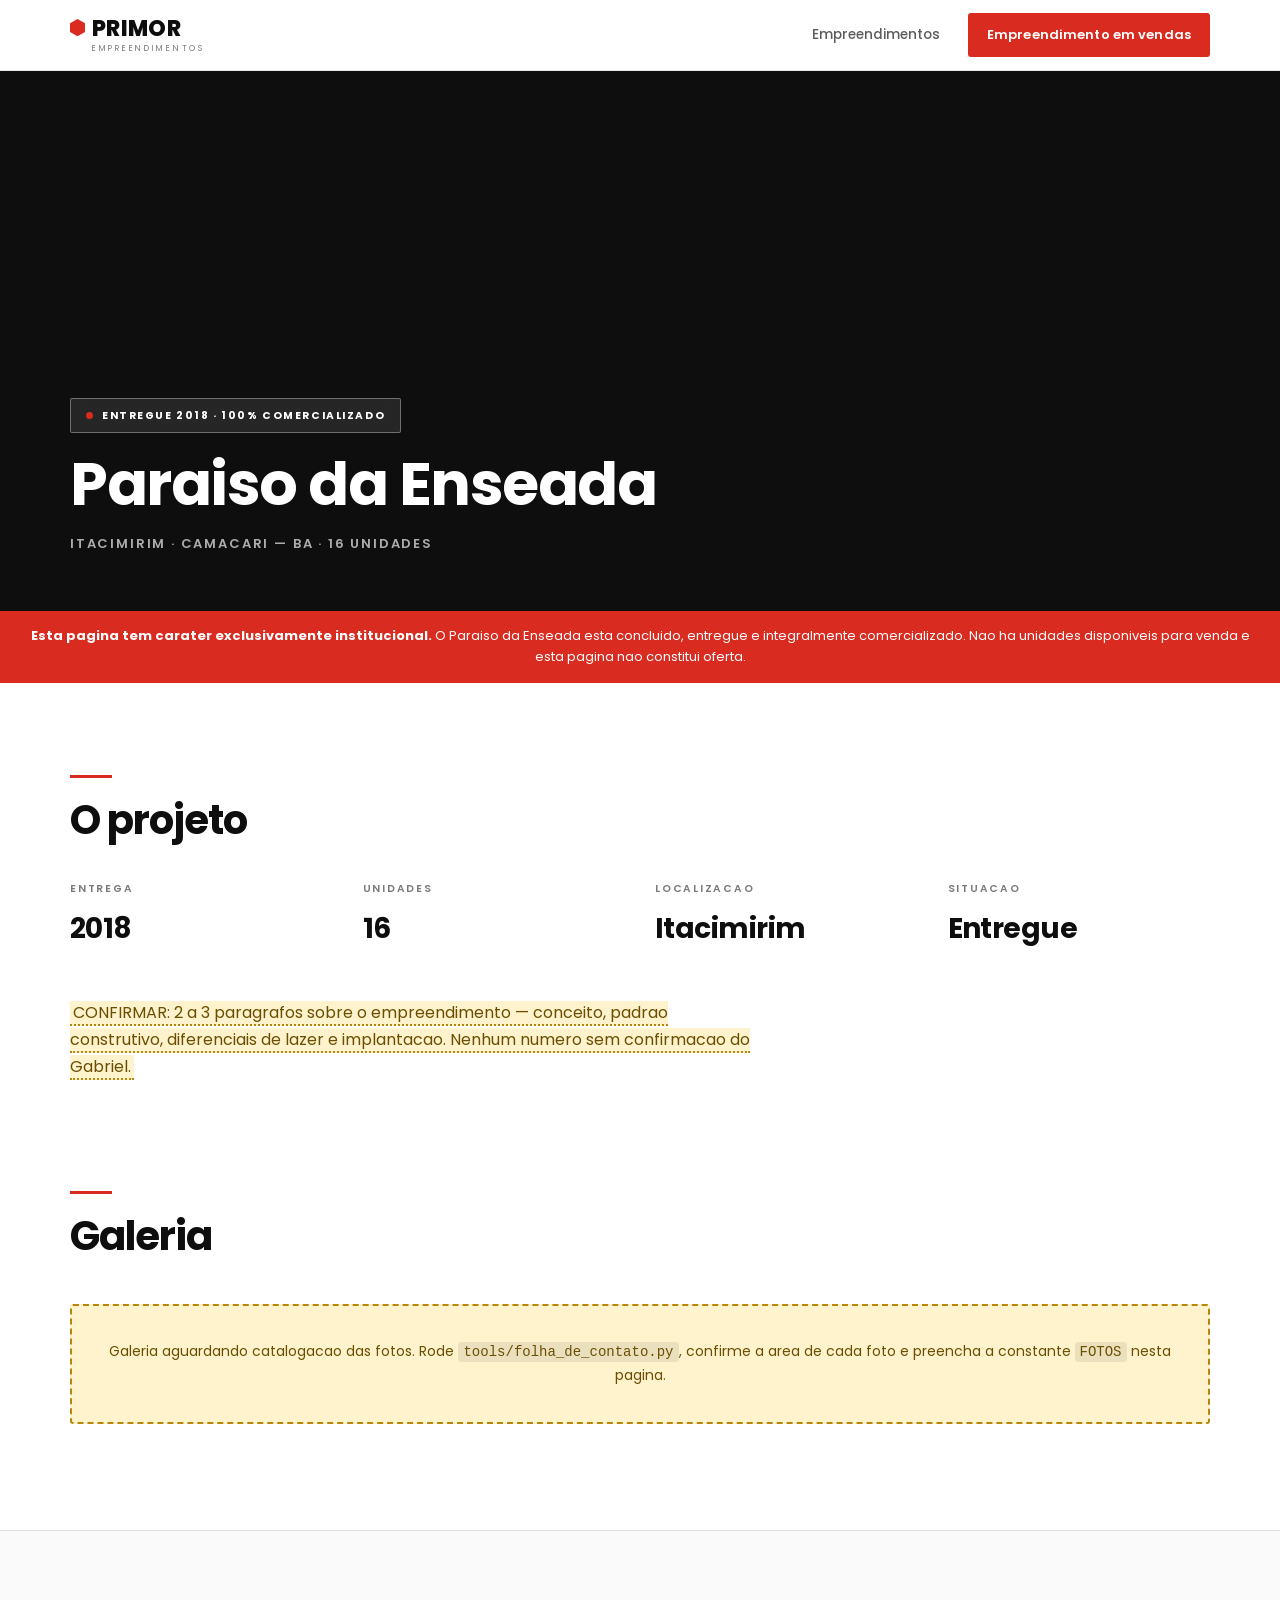
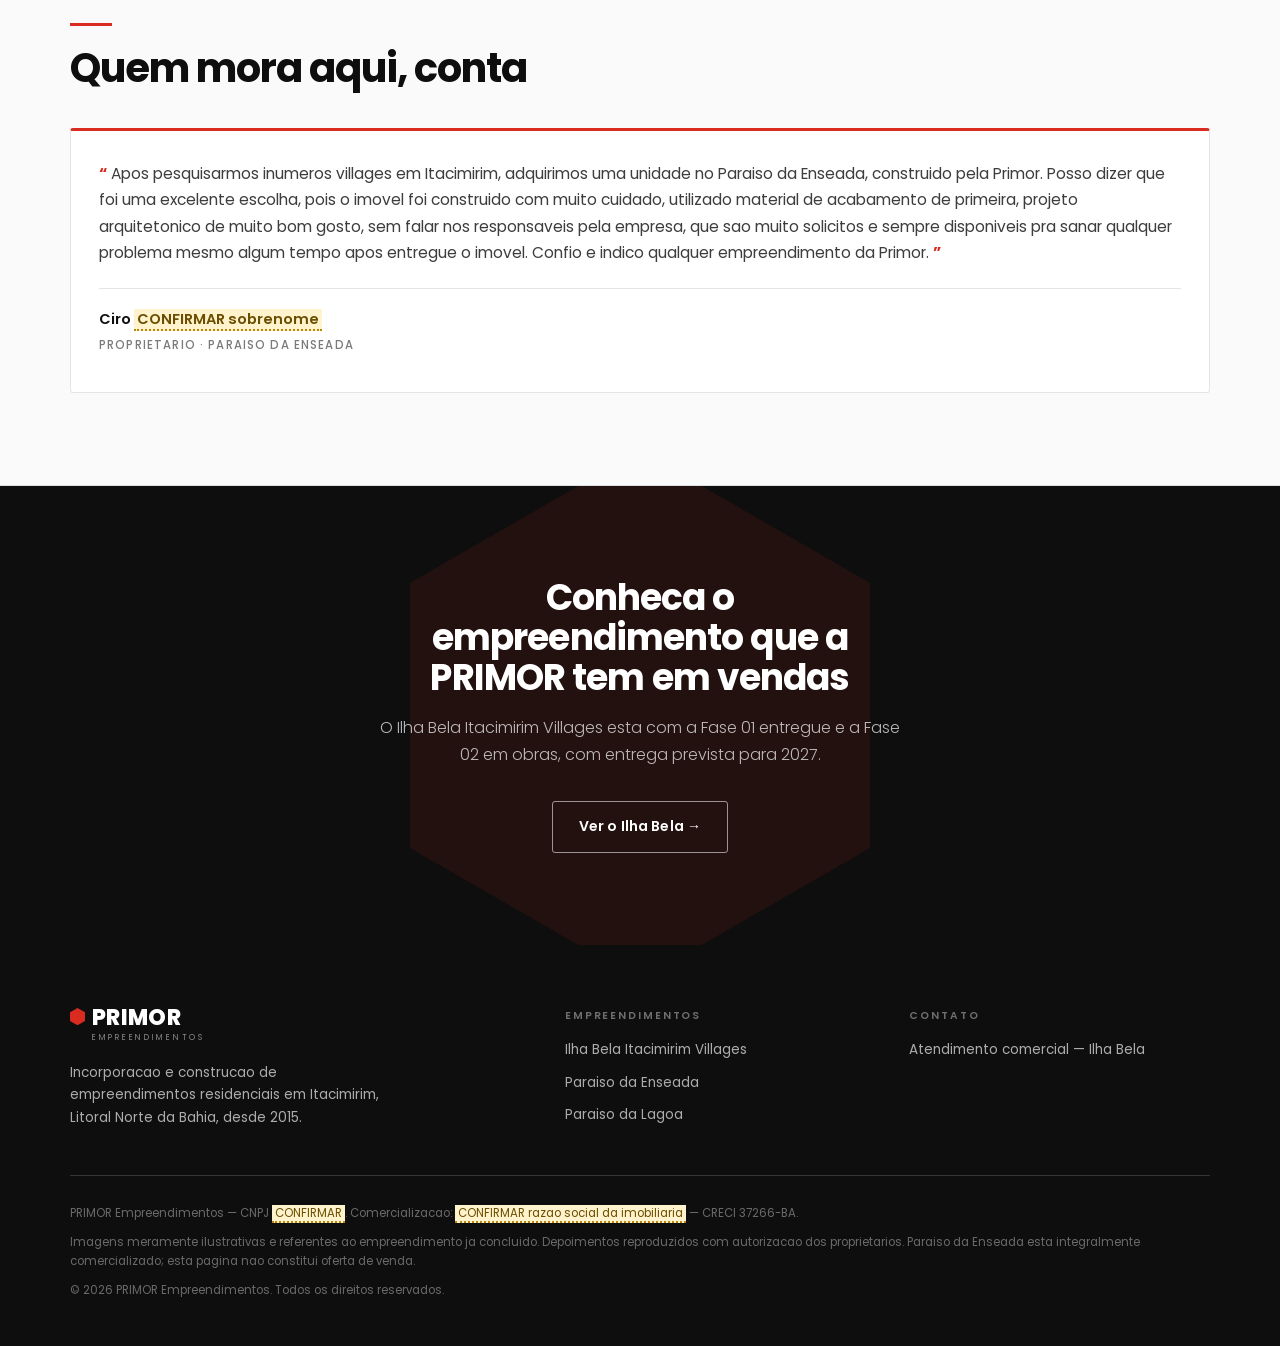
==== paraiso-da-enseada/index.html @ 66ea32f6 "Aplica a identidade visual da PRIMOR, os dados e os depoimentos Identidade refeita a partir da logo " ====
<!doctype html>
<html lang="pt-BR">
<head>
<meta charset="utf-8">
<meta name="viewport" content="width=device-width, initial-scale=1">
<title>Paraiso da Enseada — Empreendimento entregue | PRIMOR Empreendimentos</title>
<meta name="description" content="Paraiso da Enseada: condominio residencial da PRIMOR em Itacimirim, Bahia. 16 unidades, entregue em 2018 e integralmente comercializado. Pagina institucional — nao ha unidades a venda.">
<meta name="robots" content="index, follow">
<link rel="canonical" href="https://primor-construcoes.vercel.app/paraiso-da-enseada/">

<meta property="og:type" content="article">
<meta property="og:locale" content="pt_BR">
<meta property="og:site_name" content="PRIMOR Empreendimentos">
<meta property="og:title" content="Paraiso da Enseada — empreendimento entregue pela PRIMOR">
<meta property="og:description" content="16 unidades em Itacimirim, entregues em 2018. Empreendimento integralmente comercializado. Pagina institucional, sem oferta de venda.">
<meta property="og:url" content="https://primor-construcoes.vercel.app/paraiso-da-enseada/">
<!-- CONFIRMAR: apontar para uma foto real do empreendimento (1200x630), nao a logo. -->
<meta property="og:image" content="https://primor-construcoes.vercel.app/paraiso-da-enseada/fotos/og.jpg">
<meta name="twitter:card" content="summary_large_image">
<meta name="theme-color" content="#0e0e0e">

<link rel="preconnect" href="https://fonts.googleapis.com">
<link rel="preconnect" href="https://fonts.gstatic.com" crossorigin>
<link href="https://fonts.googleapis.com/css2?family=Poppins:wght@300;400;500;600;700;800&display=swap" rel="stylesheet">
<link rel="stylesheet" href="/assets/css/primor.css">
<link rel="stylesheet" href="/assets/css/vitrine.css">
<!-- CONFIRMAR: apos catalogar as fotos, adicionar o preload da foto de capa:
     <link rel="preload" as="image" fetchpriority="high" href="/paraiso-da-enseada/fotos/001.webp"> -->

<style>
  /* CONFIRMAR: trocar pela foto de capa escolhida na catalogacao.
     .hero-vitrine { background-image: url("/paraiso-da-enseada/fotos/001.webp"); } */
</style>
</head>
<body>

<header class="topo">
  <div class="wrap">
    <a class="marca" href="/">
      <svg class="hex" viewBox="0 0 22 25.4" aria-hidden="true"><path d="M11 0l11 6.35v12.7L11 25.4 0 19.05V6.35z"/></svg>
      <span class="marca-texto"><b>PRIMOR</b><span>Empreendimentos</span></span>
    </a>
    <nav>
      <a href="/#empreendimentos" class="oculta-mobile">Empreendimentos</a>
      <a class="btn btn-primario btn-compacto" href="/ilhabela/">Empreendimento em vendas</a>
    </nav>
  </div>
</header>

<main>

  <section class="hero-vitrine">
    <div class="wrap">
      <span class="selo-entregue">Entregue 2018 &middot; 100% comercializado</span>
      <h1>Paraiso da Enseada</h1>
      <p class="local">Itacimirim &middot; Camacari &mdash; BA &middot; 16 unidades</p>
    </div>
  </section>

  <!-- Faixa juridica: deixa explicito que a pagina nao e oferta. -->
  <p class="faixa-aviso">
    <b>Esta pagina tem carater exclusivamente institucional.</b>
    O Paraiso da Enseada esta concluido, entregue e integralmente comercializado.
    Nao ha unidades disponiveis para venda e esta pagina nao constitui oferta.
  </p>

  <section class="secao">
    <div class="wrap">
      <hr class="filete">
      <h2 class="titulo-secao" style="margin-bottom:38px;">O projeto</h2>

      <dl class="ficha" style="margin-bottom:48px;">
        <div><dt>Entrega</dt><dd>2018</dd></div>
        <div><dt>Unidades</dt><dd>16</dd></div>
        <div><dt>Localizacao</dt><dd>Itacimirim</dd></div>
        <div><dt>Situacao</dt><dd>Entregue</dd></div>
      </dl>

      <div class="texto-institucional">
        <p><span class="pendente">CONFIRMAR: 2 a 3 paragrafos sobre o empreendimento —
        conceito, padrao construtivo, diferenciais de lazer e implantacao.
        Nenhum numero sem confirmacao do Gabriel.</span></p>
      </div>
    </div>
  </section>

  <section class="secao" style="padding-top:0;">
    <div class="wrap">
      <hr class="filete">
      <h2 class="titulo-secao" style="margin-bottom:32px;">Galeria</h2>
      <div class="galeria" data-galeria></div>
    </div>
  </section>

  <section class="secao secao-cinza">
    <div class="wrap">
      <hr class="filete">
      <h2 class="titulo-secao" style="margin-bottom:38px;">Quem mora aqui, conta</h2>
      <div class="depoimentos">
        <figure class="depoimento">
          <blockquote>
            Apos pesquisarmos inumeros villages em Itacimirim, adquirimos uma unidade no
            Paraiso da Enseada, construido pela Primor. Posso dizer que foi uma excelente
            escolha, pois o imovel foi construido com muito cuidado, utilizado material de
            acabamento de primeira, projeto arquitetonico de muito bom gosto, sem falar nos
            responsaveis pela empresa, que sao muito solicitos e sempre disponiveis pra sanar
            qualquer problema mesmo algum tempo apos entregue o imovel. Confio e indico
            qualquer empreendimento da Primor.
          </blockquote>
          <footer>
            <cite>Ciro <span class="pendente">CONFIRMAR sobrenome</span></cite>
            <p class="origem">Proprietario &middot; Paraiso da Enseada</p>
          </footer>
        </figure>
      </div>
    </div>
  </section>

  <section class="secao cta-ilhabela">
    <div class="wrap">
      <h2>Conheca o empreendimento que a PRIMOR tem em vendas</h2>
      <p>
        O Ilha Bela Itacimirim Villages esta com a Fase 01 entregue e a Fase 02
        em obras, com entrega prevista para 2027.
      </p>
      <a class="btn btn-inverso" href="/ilhabela/">Ver o Ilha Bela &rarr;</a>
    </div>
  </section>

</main>

<footer class="rodape">
  <div class="wrap">
    <div class="rodape-grid">
      <div>
        <a class="marca marca-inversa" href="/">
          <svg class="hex" viewBox="0 0 22 25.4" aria-hidden="true"><path d="M11 0l11 6.35v12.7L11 25.4 0 19.05V6.35z"/></svg>
          <span class="marca-texto"><b>PRIMOR</b><span>Empreendimentos</span></span>
        </a>
        <p style="margin:20px 0 0; max-width:36ch;">
          Incorporacao e construcao de empreendimentos residenciais em Itacimirim,
          Litoral Norte da Bahia, desde 2015.
        </p>
      </div>
      <div>
        <h4>Empreendimentos</h4>
        <ul>
          <li><a href="/ilhabela/">Ilha Bela Itacimirim Villages</a></li>
          <li><a href="/paraiso-da-enseada/">Paraiso da Enseada</a></li>
          <li><a href="/paraiso-da-lagoa/">Paraiso da Lagoa</a></li>
        </ul>
      </div>
      <div>
        <h4>Contato</h4>
        <!-- Sem WhatsApp aqui de proposito: o unico numero e o de vendas do
             Ilha Bela e nao pode receber lead achando que compra este projeto. -->
        <ul>
          <li><a href="/ilhabela/">Atendimento comercial &mdash; Ilha Bela</a></li>
        </ul>
      </div>
    </div>

    <div class="rodape-legal">
      <p>
        PRIMOR Empreendimentos &mdash; CNPJ <span class="pendente">CONFIRMAR</span>.
        Comercializacao: <span class="pendente">CONFIRMAR razao social da imobiliaria</span> &mdash; CRECI 37266-BA.
      </p>
      <p>
        Imagens meramente ilustrativas e referentes ao empreendimento ja concluido.
        Depoimentos reproduzidos com autorizacao dos proprietarios.
        Paraiso da Enseada esta integralmente comercializado; esta pagina nao constitui oferta de venda.
      </p>
      <p>&copy; <span id="ano">2026</span> PRIMOR Empreendimentos. Todos os direitos reservados.</p>
    </div>
  </div>
</footer>

<script>
  document.getElementById("ano").textContent = new Date().getFullYear();

  /* Preencher APOS a catalogacao manual (tools/folha_de_contato.py -> catalogo.csv).
     Formato:
       { thumb: "/paraiso-da-enseada/fotos/001-thumb.webp",
         full:  "/paraiso-da-enseada/fotos/001.webp",
         alt:   "Piscina do Paraiso da Enseada",
         legenda: "Piscina" }                                                  */
  window.FOTOS = [];
</script>
<script src="/assets/js/galeria.js" defer></script>

<script type="application/ld+json">
{
  "@context": "https://schema.org",
  "@type": "ApartmentComplex",
  "name": "Paraiso da Enseada",
  "url": "https://primor-construcoes.vercel.app/paraiso-da-enseada/",
  "numberOfAccommodationUnits": 16,
  "address": { "@type": "PostalAddress", "addressLocality": "Itacimirim", "addressRegion": "BA", "addressCountry": "BR" },
  "description": "Condominio residencial da PRIMOR Empreendimentos em Itacimirim, entregue em 2018 e integralmente comercializado. Nao ha unidades disponiveis para venda.",
  "developer": { "@type": "Organization", "name": "PRIMOR Empreendimentos", "url": "https://primor-construcoes.vercel.app/" }
}
</script>

</body>
</html>
---- assets/css/primor.css ----
/* ==========================================================================
   PRIMOR Empreendimentos — identidade visual da marca
   Usado por: / (home), /paraiso-da-enseada/, /paraiso-da-lagoa/
   NAO usado por /ilhabela/ (mantem a paleta propria do empreendimento).

   Proporcao da marca: a logo e ~90% preto e ~10% vermelho (so o hexagono).
   O site segue a mesma proporcao. Vermelho e acento — CTA, filete, tag de
   "em vendas", hover. Nunca superficie grande.
   ========================================================================== */

:root {
  color-scheme: light;

  /* Marca */
  --preto:        #0e0e0e;
  --preto-puro:   #000000;
  --vermelho:     #d92b20;  /* CONFIRMAR contra o arquivo original da logo */
  --vermelho-vivo:#e8443a;  /* hover */
  --vermelho-fundo:#a31c16; /* faceta escura do hexagono */

  /* Neutros */
  --branco:     #ffffff;
  --cinza-50:   #fafafa;
  --cinza-100:  #f2f2f2;
  --cinza-200:  #e4e4e4;
  --cinza-500:  #7a7a7a;
  --cinza-600:  #5c5c5c;
  --cinza-700:  #3d3d3d;
  --linha:      rgba(14, 14, 14, .11);
  --linha-clara:rgba(255, 255, 255, .16);

  --fonte: "Poppins", -apple-system, BlinkMacSystemFont, "Segoe UI", Roboto, sans-serif;

  --gutter: 20px;
  --maxw: 1180px;
  --radius: 3px;
}

*, *::before, *::after { box-sizing: border-box; }
html { -webkit-text-size-adjust: 100%; scroll-behavior: smooth; }

body {
  margin: 0;
  background: var(--branco);
  color: var(--preto);
  font-family: var(--fonte);
  font-size: 16.5px;
  line-height: 1.68;
  font-weight: 400;
  -webkit-font-smoothing: antialiased;
  overflow-x: hidden;
}

img { max-width: 100%; height: auto; display: block; }
a { color: inherit; }

h1, h2, h3 {
  font-family: var(--fonte);
  font-weight: 700;
  letter-spacing: -.025em;
  line-height: 1.1;
  margin: 0;
  text-wrap: balance;
}

.wrap { width: 100%; max-width: var(--maxw); margin: 0 auto; padding: 0 var(--gutter); }

.eyebrow {
  font-size: 11.5px;
  letter-spacing: .2em;
  text-transform: uppercase;
  font-weight: 600;
  color: var(--vermelho);
  margin: 0 0 18px;
}
.eyebrow-claro { color: var(--vermelho-vivo); }

/* --- Marcador de dado nao confirmado -------------------------------------
   Visivel de proposito. Nada com esta classe pode ir ao ar.                 */
.pendente {
  background: #fff3cd;
  border-bottom: 2px dotted #b8860b;
  color: #6b4e00;
  padding: 0 3px;
}

/* --- Wordmark -------------------------------------------------------------
   Reproducao tipografica em Poppins, proxima da logo. Quando o arquivo
   oficial estiver em /assets/img/logo-primor.svg, trocar o bloco .marca do
   HTML por: <img src="/assets/img/logo-primor.svg" alt="PRIMOR Empreendimentos">
   ------------------------------------------------------------------------- */
.marca { display: inline-flex; align-items: flex-start; gap: 7px; text-decoration: none; line-height: 1; }
.marca-texto { display: flex; flex-direction: column; }
.marca-texto b {
  font-size: 22px; font-weight: 800; letter-spacing: .015em; color: var(--preto);
}
.marca-texto span {
  font-size: 8px; letter-spacing: .34em; text-transform: uppercase;
  color: var(--cinza-500); margin-top: 5px; font-weight: 400;
}
.marca .hex { width: 15px; height: 17.3px; margin-top: 1px; flex: none; }
.marca .hex path { fill: var(--vermelho); }

.marca-inversa .marca-texto b { color: #fff; }
.marca-inversa .marca-texto span { color: rgba(255,255,255,.5); }

/* --- Header ---------------------------------------------------------------- */
.topo {
  position: sticky; top: 0; z-index: 50;
  background: rgba(255,255,255,.93);
  backdrop-filter: blur(12px); -webkit-backdrop-filter: blur(12px);
  border-bottom: 1px solid var(--linha);
}
.topo .wrap { display: flex; align-items: center; justify-content: space-between; height: 70px; gap: 16px; }
.topo nav { display: flex; align-items: center; gap: 28px; }

/* :not(.btn) e obrigatorio: sem isso este seletor (0,2,1) vence .btn-primario
   (0,1,0) e o texto do botao sai cinza em cima do vermelho. */
.topo nav a:not(.btn) {
  font-size: 13.5px; text-decoration: none; color: var(--cinza-600); font-weight: 500;
}
.topo nav a:not(.btn):hover { color: var(--vermelho); }
@media (max-width: 660px) { .topo nav a.oculta-mobile { display: none; } }

/* --- Botoes ---------------------------------------------------------------- */
.btn {
  display: inline-flex; align-items: center; gap: 9px;
  padding: 13px 26px;
  font-family: var(--fonte); font-size: 14px; font-weight: 600; letter-spacing: .01em;
  text-decoration: none; border-radius: var(--radius);
  border: 1.5px solid transparent; cursor: pointer;
  transition: background .18s ease, color .18s ease, border-color .18s ease;
}
.btn-primario { background: var(--vermelho); color: #fff; }
.btn-primario:hover { background: var(--vermelho-vivo); }
.btn-preto { background: var(--preto); color: #fff; }
.btn-preto:hover { background: var(--vermelho); }
.btn-secundario { border-color: var(--preto); color: var(--preto); }
.btn-secundario:hover { background: var(--preto); color: #fff; }
.btn-inverso { border-color: rgba(255,255,255,.55); color: #fff; }
.btn-inverso:hover { background: #fff; color: var(--preto); }
.btn-compacto { padding: 10px 18px; font-size: 13px; }

/* --- Tags de status -------------------------------------------------------- */
.tag {
  display: inline-block;
  font-size: 10px; font-weight: 700; letter-spacing: .15em; text-transform: uppercase;
  padding: 6px 12px; border-radius: 2px;
}
.tag-vendas   { background: var(--vermelho); color: #fff; }
.tag-entregue { background: rgba(255,255,255,.15); color: #fff; border: 1px solid rgba(255,255,255,.4); }
.tag-entregue-claro { background: var(--cinza-100); color: var(--cinza-600); border: 1px solid var(--linha); }

/* --- Depoimentos (prova social) -------------------------------------------- */
/* align-items:start e necessario: sem isso todo card estica ate a altura do
   maior e o depoimento curto fica com um vao enorme acima do rodape. */
.depoimentos {
  display: grid; grid-template-columns: repeat(auto-fit, minmax(300px, 1fr));
  gap: 24px; align-items: start;
}
.depoimento {
  /* <figure> carrega margin: 1em 40px do user-agent — sem este reset o card
     encolhe 80px e desalinha da coluna do grid. */
  margin: 0;
  background: var(--branco); border: 1px solid var(--linha);
  border-top: 3px solid var(--vermelho);
  padding: 30px 28px 26px; border-radius: var(--radius);
  display: flex; flex-direction: column;
}
.depoimento blockquote {
  margin: 0 0 22px; font-size: 15.5px; line-height: 1.7; color: var(--cinza-700);
  quotes: "\201C" "\201D";
}
.depoimento blockquote::before { content: open-quote; color: var(--vermelho); font-weight: 700; }
.depoimento blockquote::after  { content: close-quote; color: var(--vermelho); font-weight: 700; }
.depoimento footer { margin-top: auto; padding-top: 18px; border-top: 1px solid var(--linha); }
.depoimento cite { font-style: normal; font-weight: 600; font-size: 14.5px; display: block; }
.depoimento .origem {
  font-size: 11.5px; letter-spacing: .1em; text-transform: uppercase;
  color: var(--cinza-500); margin-top: 4px; font-weight: 500;
}

/* --- Rodape institucional -------------------------------------------------- */
.rodape { background: var(--preto); color: rgba(255,255,255,.66); padding: 62px 0 38px; font-size: 13.5px; }
.rodape a { color: rgba(255,255,255,.66); }
.rodape-grid {
  display: grid; grid-template-columns: 1.5fr 1fr 1fr; gap: 44px;
  padding-bottom: 38px; border-bottom: 1px solid var(--linha-clara);
}
@media (max-width: 780px) { .rodape-grid { grid-template-columns: 1fr; gap: 30px; } }
.rodape h4 {
  font-size: 10.5px; letter-spacing: .18em; text-transform: uppercase;
  color: rgba(255,255,255,.4); margin: 0 0 15px; font-weight: 600;
}
.rodape ul { list-style: none; margin: 0; padding: 0; }
.rodape li { margin-bottom: 10px; }
.rodape li a { text-decoration: none; }
.rodape li a:hover { color: var(--vermelho-vivo); }
.rodape-legal { padding-top: 28px; font-size: 11.5px; line-height: 1.7; color: rgba(255,255,255,.38); }
.rodape-legal p { margin: 0 0 9px; }

/* --- Utilidades ------------------------------------------------------------ */
.secao { padding: 92px 0; }
@media (max-width: 780px) { .secao { padding: 60px 0; } }
.secao-cinza { background: var(--cinza-50); border-top: 1px solid var(--linha); border-bottom: 1px solid var(--linha); }
.filete { width: 42px; height: 3px; background: var(--vermelho); border: 0; margin: 0 0 20px; }
.titulo-secao { font-size: clamp(27px, 3.7vw, 40px); }
---- assets/css/vitrine.css ----
/* Paginas de vitrine institucional — Paraiso da Enseada e Paraiso da Lagoa.
   REGRA: estas paginas nao vendem. Sem preco, sem plano de pagamento, sem
   formulario, sem WhatsApp. O unico CTA aponta para o Ilha Bela. */

.hero-vitrine {
  position: relative;
  min-height: 60vh;
  display: flex; align-items: flex-end;
  padding: 92px 0 56px;
  background: var(--preto);
  background-size: cover; background-position: center;
  color: #fff;
}
.hero-vitrine::after {
  content: ""; position: absolute; inset: 0;
  background: linear-gradient(180deg, rgba(14,14,14,.25) 0%, rgba(14,14,14,.82) 100%);
}
.hero-vitrine .wrap { position: relative; z-index: 1; }
.hero-vitrine h1 { font-size: clamp(34px, 5.6vw, 60px); color: #fff; margin-top: 18px; }
.hero-vitrine p.local {
  margin: 16px 0 0; font-size: 13px; letter-spacing: .14em;
  text-transform: uppercase; font-weight: 600; color: rgba(255,255,255,.66);
}

/* Selo obrigatorio: a ausencia de preco nao comunica nada; o selo comunica. */
.selo-entregue {
  display: inline-flex; align-items: center; gap: 9px;
  background: rgba(255,255,255,.1);
  border: 1px solid rgba(255,255,255,.34);
  backdrop-filter: blur(6px); -webkit-backdrop-filter: blur(6px);
  color: #fff; padding: 8px 15px; border-radius: 2px;
  font-size: 10.5px; font-weight: 700; letter-spacing: .15em; text-transform: uppercase;
}
.selo-entregue::before { content: ""; width: 7px; height: 7px; border-radius: 50%; background: var(--vermelho); }

.faixa-aviso {
  background: var(--vermelho); color: #fff; margin: 0;
  font-size: 13px; text-align: center; padding: 15px 20px; line-height: 1.6;
}
.faixa-aviso b { font-weight: 700; }

/* --- Ficha institucional --- */
.ficha { display: grid; grid-template-columns: repeat(auto-fit, minmax(170px, 1fr)); gap: 30px; }
.ficha dt {
  font-size: 10.5px; letter-spacing: .17em; text-transform: uppercase;
  color: var(--cinza-500); font-weight: 600; margin-bottom: 8px;
}
.ficha dd { margin: 0; font-size: 28px; font-weight: 700; letter-spacing: -.02em; color: var(--preto); }

.texto-institucional { max-width: 62ch; }
.texto-institucional p { color: var(--cinza-600); font-size: 16px; margin: 0 0 18px; }

/* --- Galeria --- */
.galeria { display: grid; grid-template-columns: repeat(auto-fill, minmax(270px, 1fr)); gap: 14px; }
.galeria-item {
  position: relative; padding: 0; border: 0; cursor: pointer;
  background: var(--cinza-100); border-radius: var(--radius); overflow: hidden;
  aspect-ratio: 4 / 3;
}
.galeria-item img { width: 100%; height: 100%; object-fit: cover; transition: transform .35s ease; }
.galeria-item:hover img { transform: scale(1.045); }
.galeria-item:focus-visible { outline: 3px solid var(--vermelho); outline-offset: 3px; }
.galeria-legenda {
  position: absolute; left: 0; right: 0; bottom: 0;
  padding: 26px 14px 11px; text-align: left;
  font-size: 12px; font-weight: 600; color: #fff;
  background: linear-gradient(180deg, transparent, rgba(0,0,0,.7));
}
.galeria-vazia {
  grid-column: 1 / -1; padding: 34px; text-align: center;
  background: #fff3cd; border: 2px dashed #b8860b; border-radius: var(--radius);
  color: #6b4e00; font-size: 14px;
}
.galeria-vazia code { background: rgba(0,0,0,.08); padding: 2px 5px; border-radius: 3px; }

/* --- Lightbox --- */
.lightbox {
  position: fixed; inset: 0; z-index: 200;
  display: flex; align-items: center; justify-content: center; gap: 10px;
  background: rgba(8,8,8,.95); padding: 20px;
}
.lightbox[hidden] { display: none; }
.lb-palco { margin: 0; max-width: 92vw; max-height: 88vh; display: flex; flex-direction: column; gap: 12px; }
.lb-palco img { max-width: 100%; max-height: 80vh; object-fit: contain; border-radius: var(--radius); }
.lb-palco figcaption { color: rgba(255,255,255,.7); font-size: 13px; text-align: center; }
.lightbox button { background: none; border: 0; color: #fff; cursor: pointer; font-family: var(--fonte); }
.lb-fechar { position: absolute; top: 16px; right: 20px; font-size: 38px; line-height: 1; opacity: .8; }
.lb-nav { font-size: 46px; line-height: 1; padding: 10px 16px; opacity: .7; }
.lb-nav:hover, .lb-fechar:hover { opacity: 1; }
@media (max-width: 620px) {
  .lb-nav { position: absolute; bottom: 18px; }
  .lb-anterior { left: 20px; } .lb-proxima { right: 20px; }
}

/* --- CTA final: volta para o Ilha Bela, nunca para contato comercial --- */
.cta-ilhabela { background: var(--preto); color: #fff; text-align: center; position: relative; overflow: hidden; }
.cta-ilhabela::before {
  content: ""; position: absolute; top: 50%; left: 50%; transform: translate(-50%, -50%);
  width: 460px; height: 530px; background: var(--vermelho); opacity: .1;
  clip-path: polygon(50% 0%, 100% 25%, 100% 75%, 50% 100%, 0% 75%, 0% 25%);
}
.cta-ilhabela .wrap { position: relative; z-index: 1; }
.cta-ilhabela h2 { color: #fff; font-size: clamp(25px, 3.4vw, 36px); max-width: 20ch; margin: 0 auto; }
.cta-ilhabela p { color: rgba(255,255,255,.7); max-width: 52ch; margin: 18px auto 32px; font-size: 16px; font-weight: 300; }
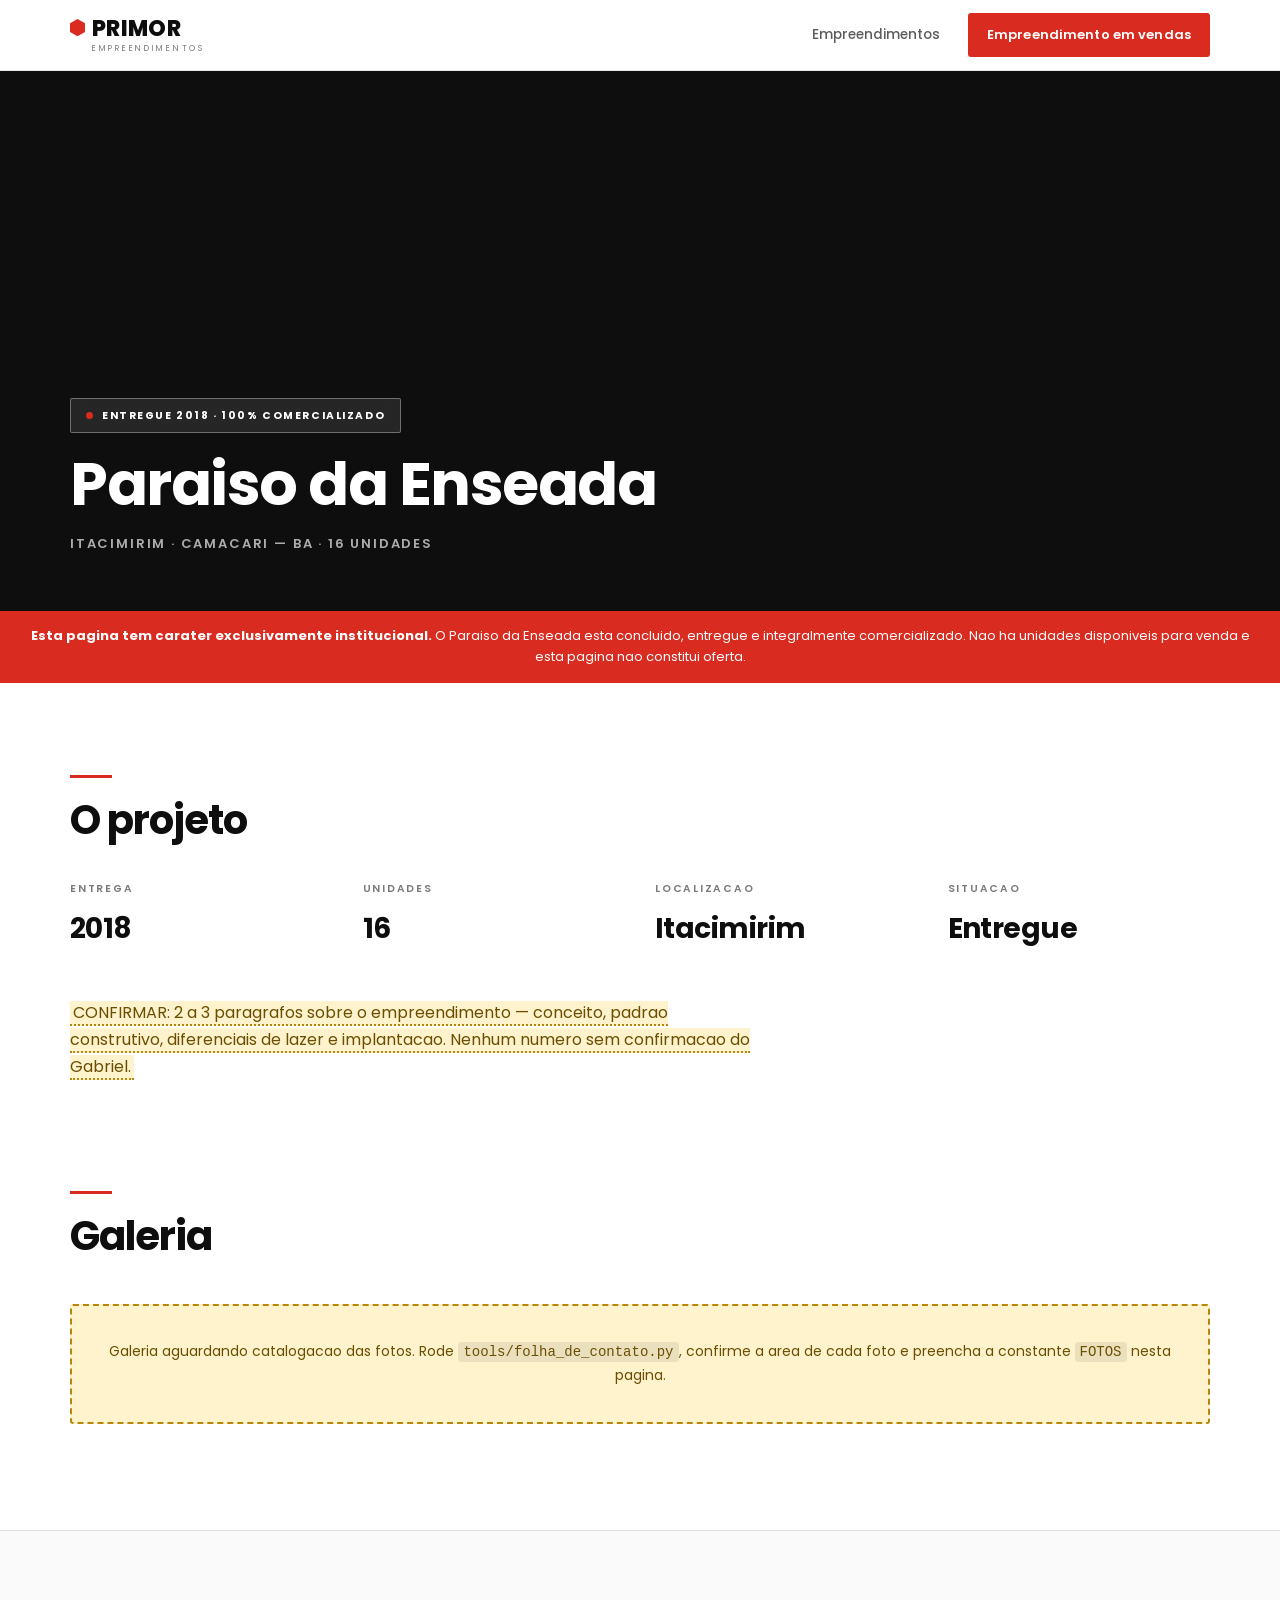
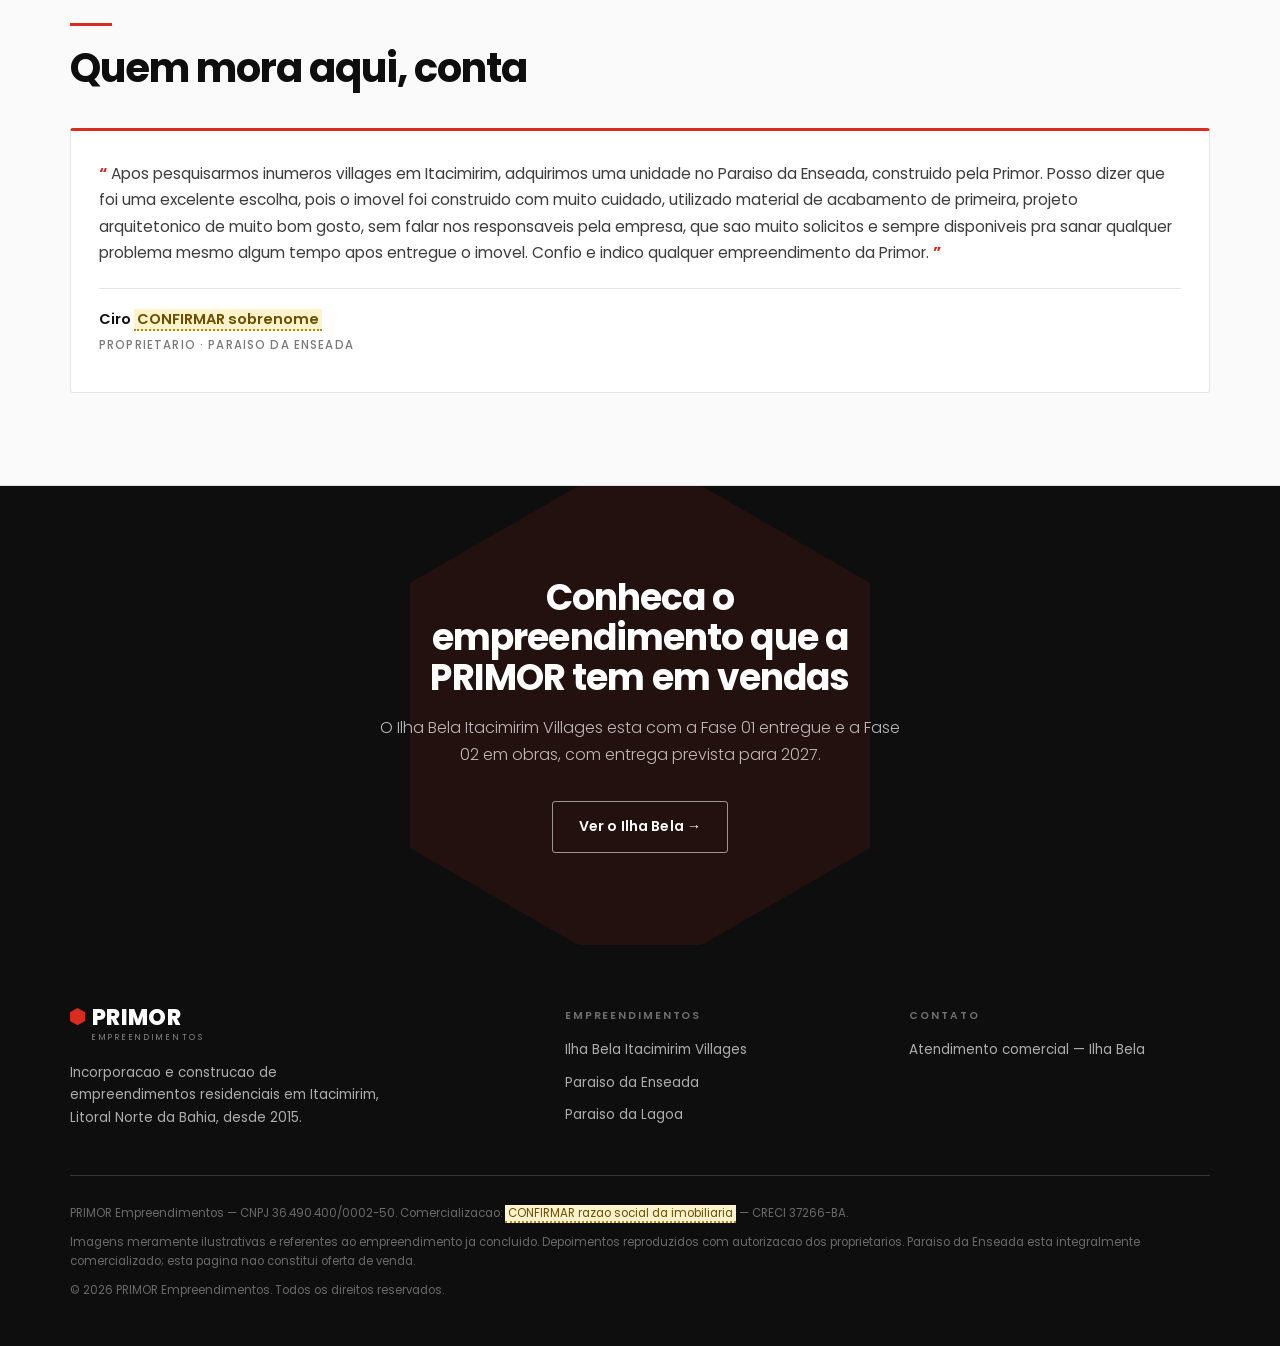
==== commit 53870a2a: "Corte de tarja de screenshot, CNPJ e trava da logo oficial As fotos dos empreendimentos sao screensh" ====
--- a/paraiso-da-enseada/index.html
+++ b/paraiso-da-enseada/index.html
@@ -162,7 +162,7 @@
 
     <div class="rodape-legal">
       <p>
-        PRIMOR Empreendimentos &mdash; CNPJ <span class="pendente">CONFIRMAR</span>.
+        PRIMOR Empreendimentos &mdash; CNPJ 36.490.400/0002-50.
         Comercializacao: <span class="pendente">CONFIRMAR razao social da imobiliaria</span> &mdash; CRECI 37266-BA.
       </p>
       <p>
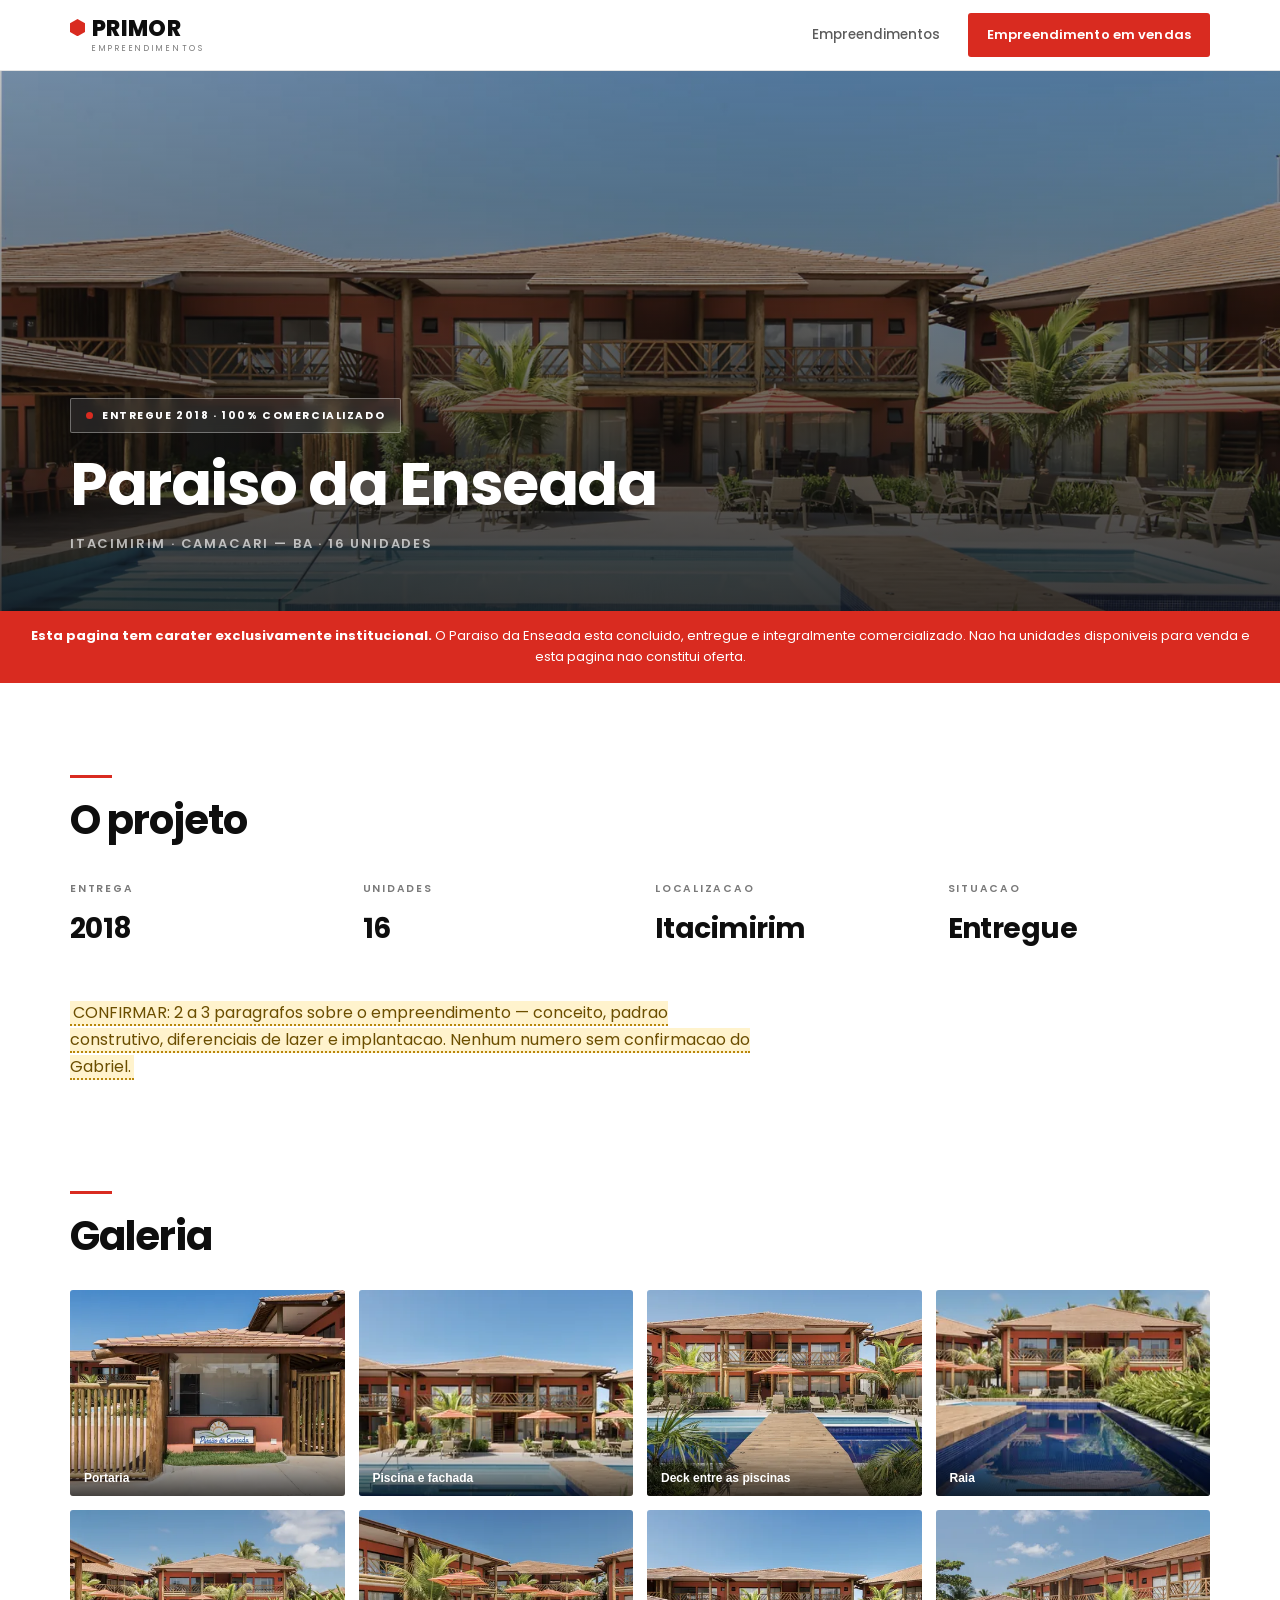
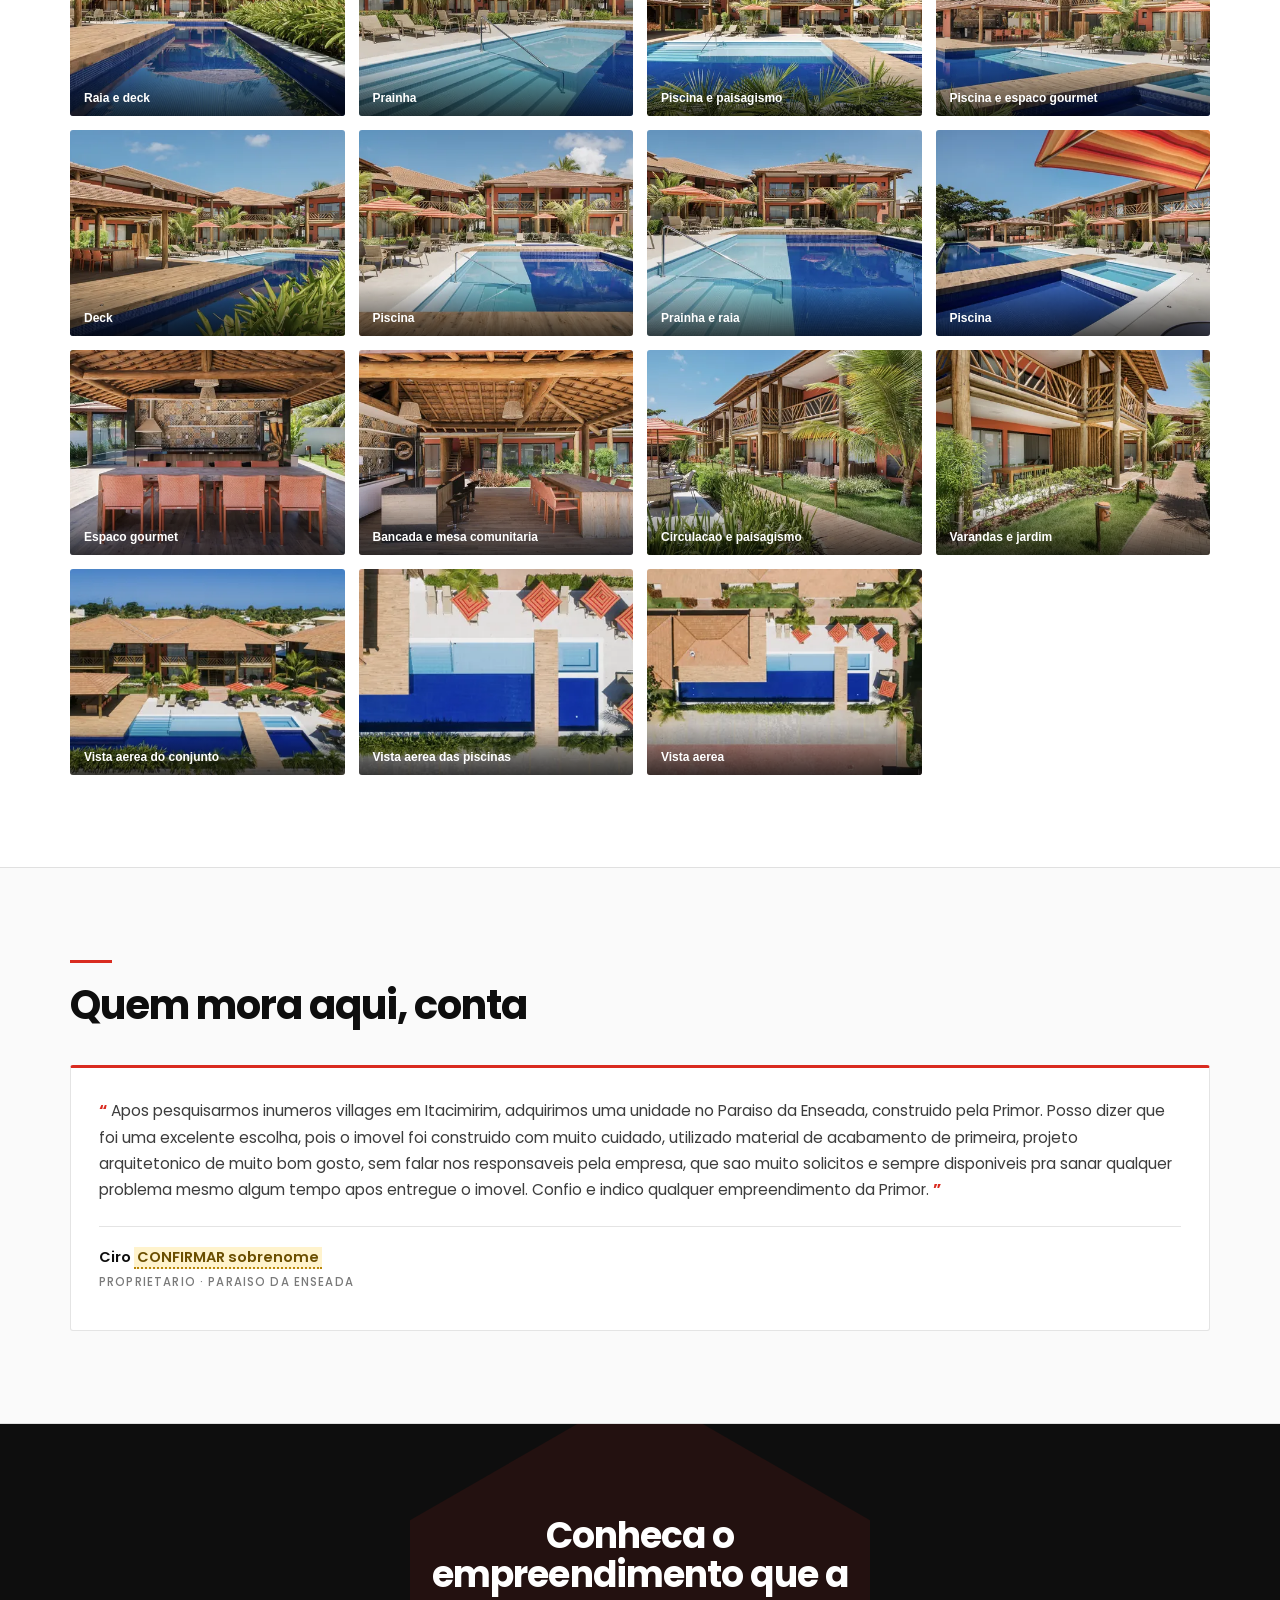
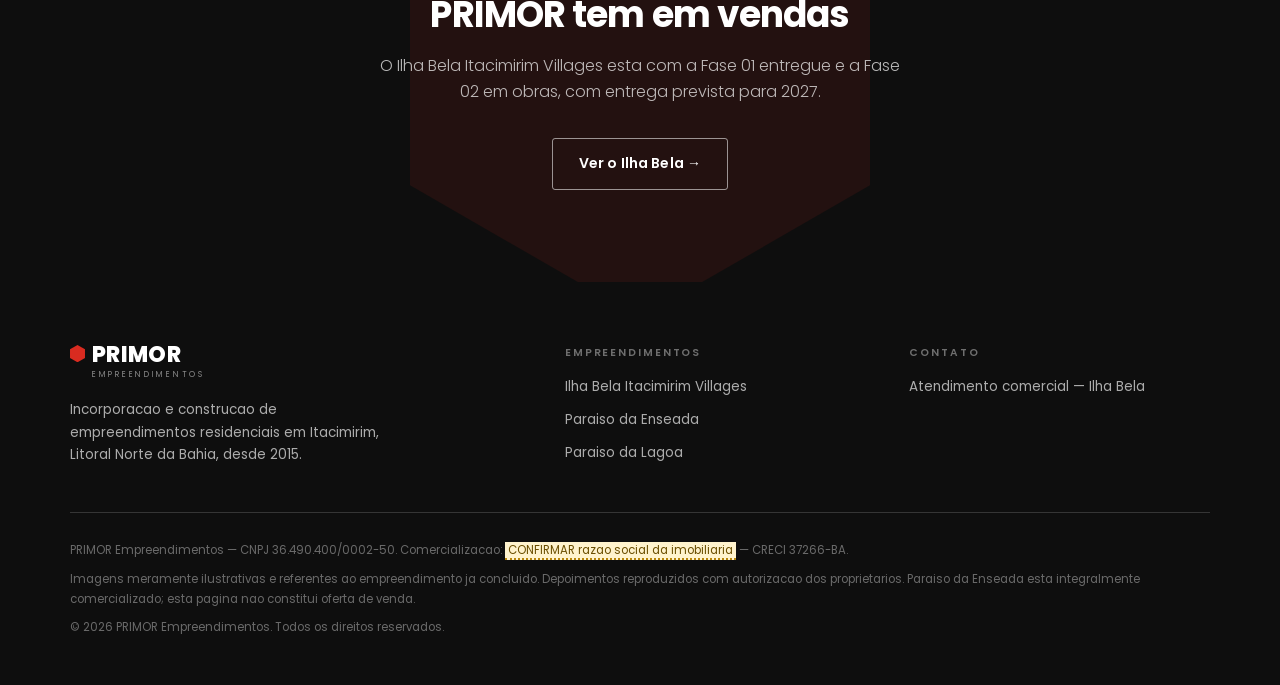
==== commit 16493381: "Monta as galerias da Enseada e da Lagoa com as fotos enviadas As 33 fotos chegaram pelo repositorio." ====
--- a/paraiso-da-enseada/index.html
+++ b/paraiso-da-enseada/index.html
@@ -14,7 +14,6 @@
 <meta property="og:title" content="Paraiso da Enseada — empreendimento entregue pela PRIMOR">
 <meta property="og:description" content="16 unidades em Itacimirim, entregues em 2018. Empreendimento integralmente comercializado. Pagina institucional, sem oferta de venda.">
 <meta property="og:url" content="https://primor-construcoes.vercel.app/paraiso-da-enseada/">
-<!-- CONFIRMAR: apontar para uma foto real do empreendimento (1200x630), nao a logo. -->
 <meta property="og:image" content="https://primor-construcoes.vercel.app/paraiso-da-enseada/fotos/og.jpg">
 <meta name="twitter:card" content="summary_large_image">
 <meta name="theme-color" content="#0e0e0e">
@@ -24,12 +23,10 @@
 <link href="https://fonts.googleapis.com/css2?family=Poppins:wght@300;400;500;600;700;800&display=swap" rel="stylesheet">
 <link rel="stylesheet" href="/assets/css/primor.css">
 <link rel="stylesheet" href="/assets/css/vitrine.css">
-<!-- CONFIRMAR: apos catalogar as fotos, adicionar o preload da foto de capa:
-     <link rel="preload" as="image" fetchpriority="high" href="/paraiso-da-enseada/fotos/001.webp"> -->
+<link rel="preload" as="image" fetchpriority="high" href="/paraiso-da-enseada/fotos/001.webp">
 
 <style>
-  /* CONFIRMAR: trocar pela foto de capa escolhida na catalogacao.
-     .hero-vitrine { background-image: url("/paraiso-da-enseada/fotos/001.webp"); } */
+  .hero-vitrine { background-image: url("/paraiso-da-enseada/fotos/001.webp"); }
 </style>
 </head>
 <body>
@@ -178,13 +175,122 @@
 <script>
   document.getElementById("ano").textContent = new Date().getFullYear();
 
-  /* Preencher APOS a catalogacao manual (tools/folha_de_contato.py -> catalogo.csv).
-     Formato:
-       { thumb: "/paraiso-da-enseada/fotos/001-thumb.webp",
-         full:  "/paraiso-da-enseada/fotos/001.webp",
-         alt:   "Piscina do Paraiso da Enseada",
-         legenda: "Piscina" }                                                  */
-  window.FOTOS = [];
+  window.FOTOS = [
+      {
+          "thumb": "/paraiso-da-enseada/fotos/017-thumb.webp",
+          "full": "/paraiso-da-enseada/fotos/017.webp",
+          "alt": "Portaria do Paraiso da Enseada",
+          "legenda": "Portaria"
+      },
+      {
+          "thumb": "/paraiso-da-enseada/fotos/001-thumb.webp",
+          "full": "/paraiso-da-enseada/fotos/001.webp",
+          "alt": "Piscina do Paraiso da Enseada",
+          "legenda": "Piscina e fachada"
+      },
+      {
+          "thumb": "/paraiso-da-enseada/fotos/007-thumb.webp",
+          "full": "/paraiso-da-enseada/fotos/007.webp",
+          "alt": "Piscina do Paraiso da Enseada",
+          "legenda": "Deck entre as piscinas"
+      },
+      {
+          "thumb": "/paraiso-da-enseada/fotos/002-thumb.webp",
+          "full": "/paraiso-da-enseada/fotos/002.webp",
+          "alt": "Piscina do Paraiso da Enseada",
+          "legenda": "Raia"
+      },
+      {
+          "thumb": "/paraiso-da-enseada/fotos/003-thumb.webp",
+          "full": "/paraiso-da-enseada/fotos/003.webp",
+          "alt": "Piscina do Paraiso da Enseada",
+          "legenda": "Raia e deck"
+      },
+      {
+          "thumb": "/paraiso-da-enseada/fotos/005-thumb.webp",
+          "full": "/paraiso-da-enseada/fotos/005.webp",
+          "alt": "Piscina do Paraiso da Enseada",
+          "legenda": "Prainha"
+      },
+      {
+          "thumb": "/paraiso-da-enseada/fotos/006-thumb.webp",
+          "full": "/paraiso-da-enseada/fotos/006.webp",
+          "alt": "Piscina do Paraiso da Enseada",
+          "legenda": "Piscina e paisagismo"
+      },
+      {
+          "thumb": "/paraiso-da-enseada/fotos/008-thumb.webp",
+          "full": "/paraiso-da-enseada/fotos/008.webp",
+          "alt": "Piscina do Paraiso da Enseada",
+          "legenda": "Piscina e espaco gourmet"
+      },
+      {
+          "thumb": "/paraiso-da-enseada/fotos/009-thumb.webp",
+          "full": "/paraiso-da-enseada/fotos/009.webp",
+          "alt": "Piscina do Paraiso da Enseada",
+          "legenda": "Deck"
+      },
+      {
+          "thumb": "/paraiso-da-enseada/fotos/010-thumb.webp",
+          "full": "/paraiso-da-enseada/fotos/010.webp",
+          "alt": "Piscina do Paraiso da Enseada",
+          "legenda": "Piscina"
+      },
+      {
+          "thumb": "/paraiso-da-enseada/fotos/011-thumb.webp",
+          "full": "/paraiso-da-enseada/fotos/011.webp",
+          "alt": "Piscina do Paraiso da Enseada",
+          "legenda": "Prainha e raia"
+      },
+      {
+          "thumb": "/paraiso-da-enseada/fotos/016-thumb.webp",
+          "full": "/paraiso-da-enseada/fotos/016.webp",
+          "alt": "Piscina do Paraiso da Enseada",
+          "legenda": "Piscina"
+      },
+      {
+          "thumb": "/paraiso-da-enseada/fotos/012-thumb.webp",
+          "full": "/paraiso-da-enseada/fotos/012.webp",
+          "alt": "Espaco gourmet do Paraiso da Enseada",
+          "legenda": "Espaco gourmet"
+      },
+      {
+          "thumb": "/paraiso-da-enseada/fotos/013-thumb.webp",
+          "full": "/paraiso-da-enseada/fotos/013.webp",
+          "alt": "Espaco gourmet do Paraiso da Enseada",
+          "legenda": "Bancada e mesa comunitaria"
+      },
+      {
+          "thumb": "/paraiso-da-enseada/fotos/014-thumb.webp",
+          "full": "/paraiso-da-enseada/fotos/014.webp",
+          "alt": "Jardins do Paraiso da Enseada",
+          "legenda": "Circulacao e paisagismo"
+      },
+      {
+          "thumb": "/paraiso-da-enseada/fotos/015-thumb.webp",
+          "full": "/paraiso-da-enseada/fotos/015.webp",
+          "alt": "Jardins do Paraiso da Enseada",
+          "legenda": "Varandas e jardim"
+      },
+      {
+          "thumb": "/paraiso-da-enseada/fotos/019-thumb.webp",
+          "full": "/paraiso-da-enseada/fotos/019.webp",
+          "alt": "Vista aerea do Paraiso da Enseada",
+          "legenda": "Vista aerea do conjunto"
+      },
+      {
+          "thumb": "/paraiso-da-enseada/fotos/018-thumb.webp",
+          "full": "/paraiso-da-enseada/fotos/018.webp",
+          "alt": "Vista aerea do Paraiso da Enseada",
+          "legenda": "Vista aerea das piscinas"
+      },
+      {
+          "thumb": "/paraiso-da-enseada/fotos/004-thumb.webp",
+          "full": "/paraiso-da-enseada/fotos/004.webp",
+          "alt": "Vista aerea do Paraiso da Enseada",
+          "legenda": "Vista aerea"
+      }
+  ];
 </script>
 <script src="/assets/js/galeria.js" defer></script>
 
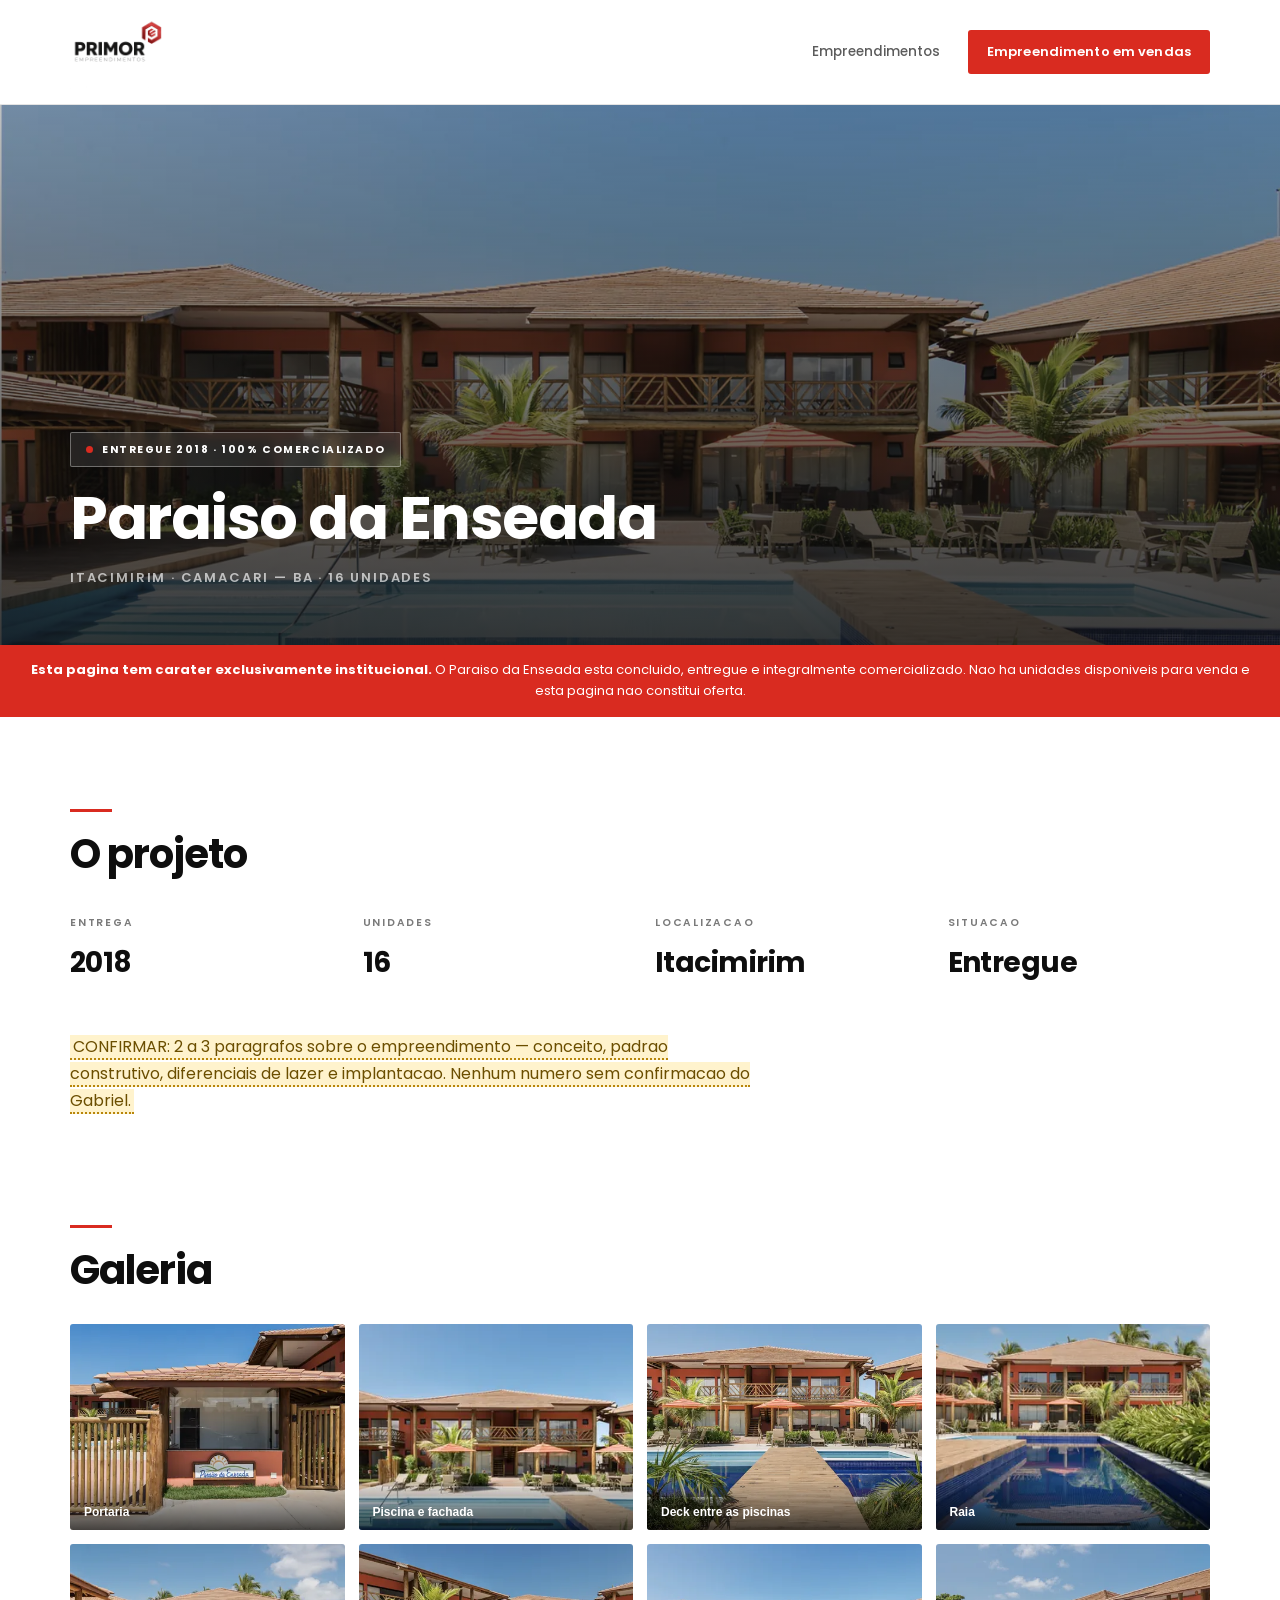
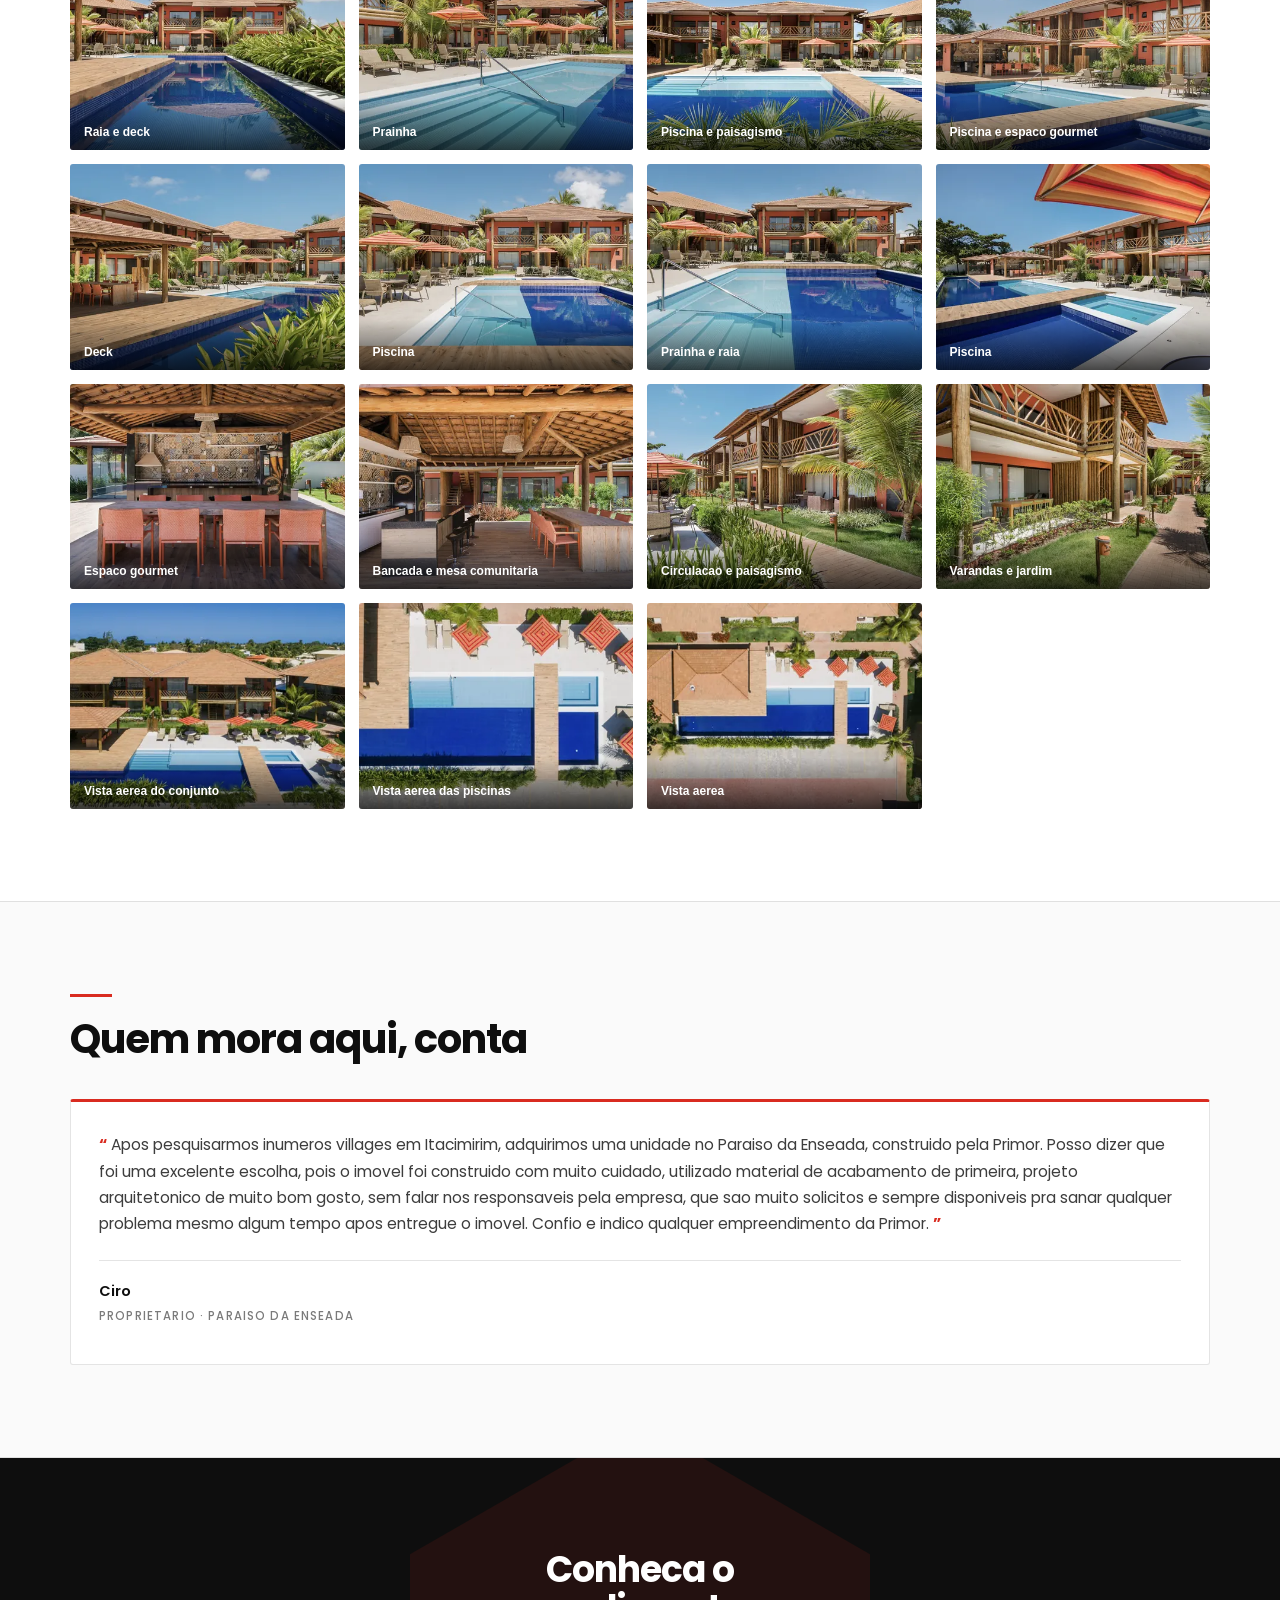
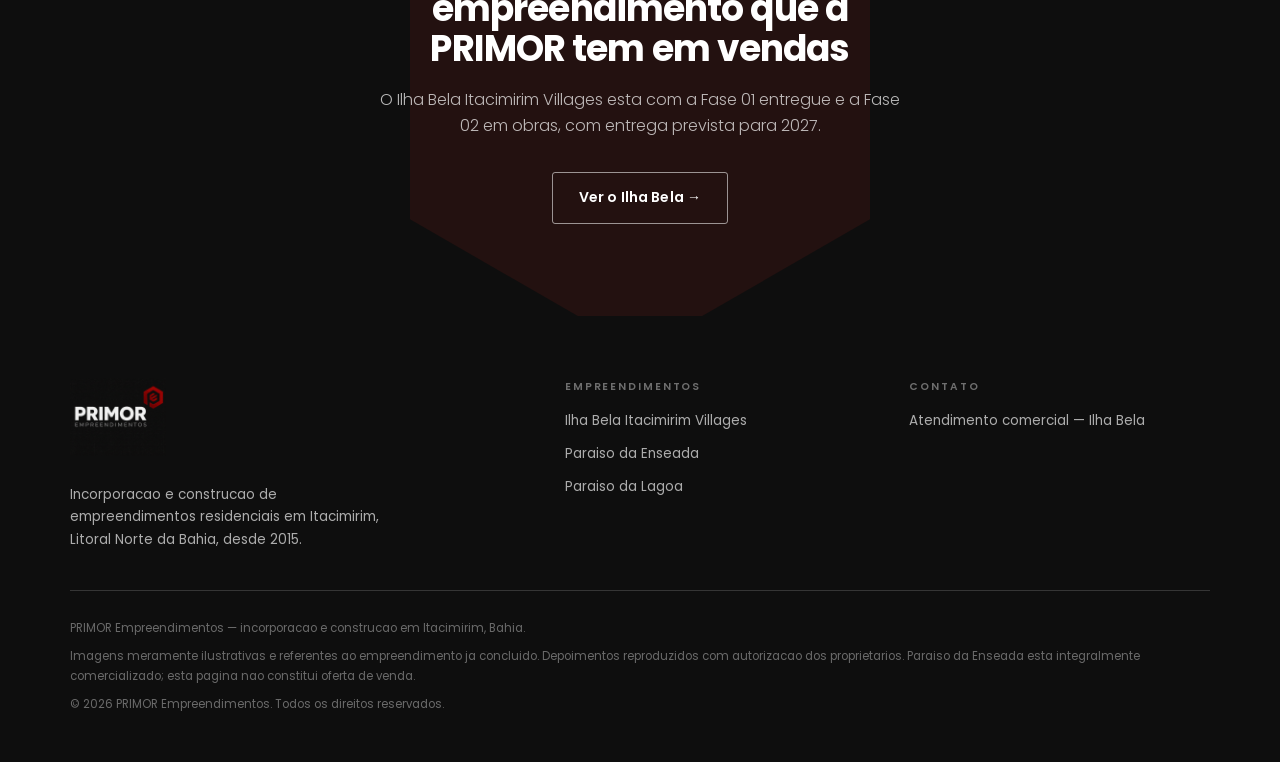
==== commit f7acd3ea: "Logo oficial, razao social e capa do Ilha Bela A logo entrou inteira desta vez (2048x2048, fundo bra" ====
--- a/paraiso-da-enseada/index.html
+++ b/paraiso-da-enseada/index.html
@@ -34,8 +34,7 @@
 <header class="topo">
   <div class="wrap">
     <a class="marca" href="/">
-      <svg class="hex" viewBox="0 0 22 25.4" aria-hidden="true"><path d="M11 0l11 6.35v12.7L11 25.4 0 19.05V6.35z"/></svg>
-      <span class="marca-texto"><b>PRIMOR</b><span>Empreendimentos</span></span>
+      <img src="/assets/img/logo-primor.webp" alt="PRIMOR Empreendimentos" width="400" height="323">
     </a>
     <nav>
       <a href="/#empreendimentos" class="oculta-mobile">Empreendimentos</a>
@@ -105,7 +104,7 @@
             qualquer empreendimento da Primor.
           </blockquote>
           <footer>
-            <cite>Ciro <span class="pendente">CONFIRMAR sobrenome</span></cite>
+            <cite>Ciro</cite>
             <p class="origem">Proprietario &middot; Paraiso da Enseada</p>
           </footer>
         </figure>
@@ -130,9 +129,8 @@
   <div class="wrap">
     <div class="rodape-grid">
       <div>
-        <a class="marca marca-inversa" href="/">
-          <svg class="hex" viewBox="0 0 22 25.4" aria-hidden="true"><path d="M11 0l11 6.35v12.7L11 25.4 0 19.05V6.35z"/></svg>
-          <span class="marca-texto"><b>PRIMOR</b><span>Empreendimentos</span></span>
+        <a class="marca" href="/">
+          <img src="/assets/img/logo-primor-branca.webp" alt="PRIMOR Empreendimentos" width="400" height="323">
         </a>
         <p style="margin:20px 0 0; max-width:36ch;">
           Incorporacao e construcao de empreendimentos residenciais em Itacimirim,
@@ -159,8 +157,7 @@
 
     <div class="rodape-legal">
       <p>
-        PRIMOR Empreendimentos &mdash; CNPJ 36.490.400/0002-50.
-        Comercializacao: <span class="pendente">CONFIRMAR razao social da imobiliaria</span> &mdash; CRECI 37266-BA.
+        PRIMOR Empreendimentos &mdash; incorporacao e construcao em Itacimirim, Bahia.
       </p>
       <p>
         Imagens meramente ilustrativas e referentes ao empreendimento ja concluido.
--- a/assets/css/primor.css
+++ b/assets/css/primor.css
@@ -84,34 +84,26 @@
   padding: 0 3px;
 }
 
-/* --- Wordmark -------------------------------------------------------------
-   Reproducao tipografica em Poppins, proxima da logo. Quando o arquivo
-   oficial estiver em /assets/img/logo-primor.svg, trocar o bloco .marca do
-   HTML por: <img src="/assets/img/logo-primor.svg" alt="PRIMOR Empreendimentos">
+/* --- Marca ---------------------------------------------------------------
+   O lockup da PRIMOR e quase quadrado (hexagono acima do wordmark), nao
+   horizontal. Por isso o header e mais alto que o padrao: num header de 70px
+   a logo caberia com ~55px de largura e "PRIMOR" ficaria ilegivel.
    ------------------------------------------------------------------------- */
-.marca { display: inline-flex; align-items: flex-start; gap: 7px; text-decoration: none; line-height: 1; }
-.marca-texto { display: flex; flex-direction: column; }
-.marca-texto b {
-  font-size: 22px; font-weight: 800; letter-spacing: .015em; color: var(--preto);
-}
-.marca-texto span {
-  font-size: 8px; letter-spacing: .34em; text-transform: uppercase;
-  color: var(--cinza-500); margin-top: 5px; font-weight: 400;
-}
-.marca .hex { width: 15px; height: 17.3px; margin-top: 1px; flex: none; }
-.marca .hex path { fill: var(--vermelho); }
-
-.marca-inversa .marca-texto b { color: #fff; }
-.marca-inversa .marca-texto span { color: rgba(255,255,255,.5); }
-
-/* --- Header ---------------------------------------------------------------- */
+.marca { display: inline-flex; text-decoration: none; line-height: 0; }
+.marca img { height: 76px; width: auto; }
+.rodape .marca img { height: 78px; }
+@media (max-width: 640px) { .marca img { height: 58px; } }
+
+/* --- Header ----------------------------------------------------------------
+   104px porque a logo e um lockup quadrado: abaixo de ~76px de altura o
+   "PRIMOR" vira borrao e o "EMPREENDIMENTOS" some.                           */
 .topo {
   position: sticky; top: 0; z-index: 50;
   background: rgba(255,255,255,.93);
   backdrop-filter: blur(12px); -webkit-backdrop-filter: blur(12px);
   border-bottom: 1px solid var(--linha);
 }
-.topo .wrap { display: flex; align-items: center; justify-content: space-between; height: 70px; gap: 16px; }
+.topo .wrap { display: flex; align-items: center; justify-content: space-between; height: 104px; gap: 16px; }
 .topo nav { display: flex; align-items: center; gap: 28px; }
 
 /* :not(.btn) e obrigatorio: sem isso este seletor (0,2,1) vence .btn-primario
@@ -121,6 +113,7 @@
 }
 .topo nav a:not(.btn):hover { color: var(--vermelho); }
 @media (max-width: 660px) { .topo nav a.oculta-mobile { display: none; } }
+@media (max-width: 640px) { .topo .wrap { height: 84px; } }
 
 /* --- Botoes ---------------------------------------------------------------- */
 .btn {
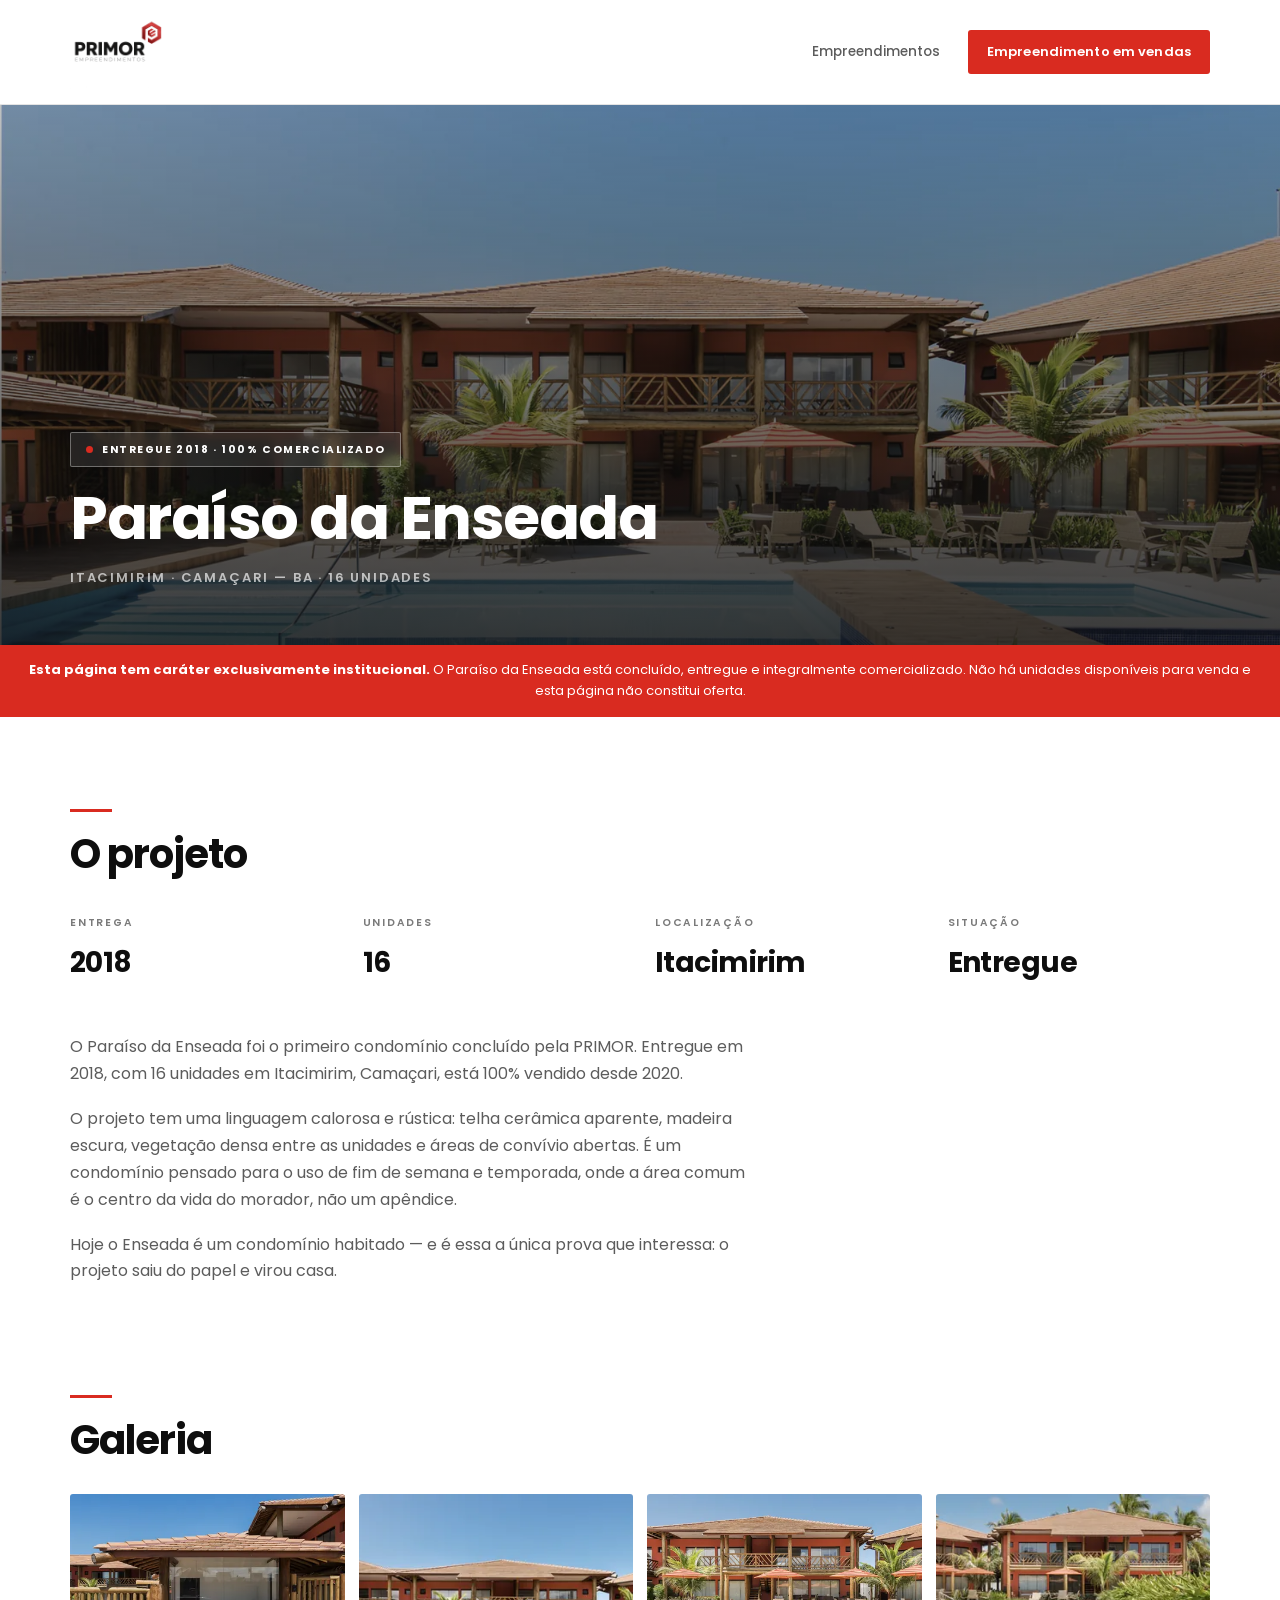
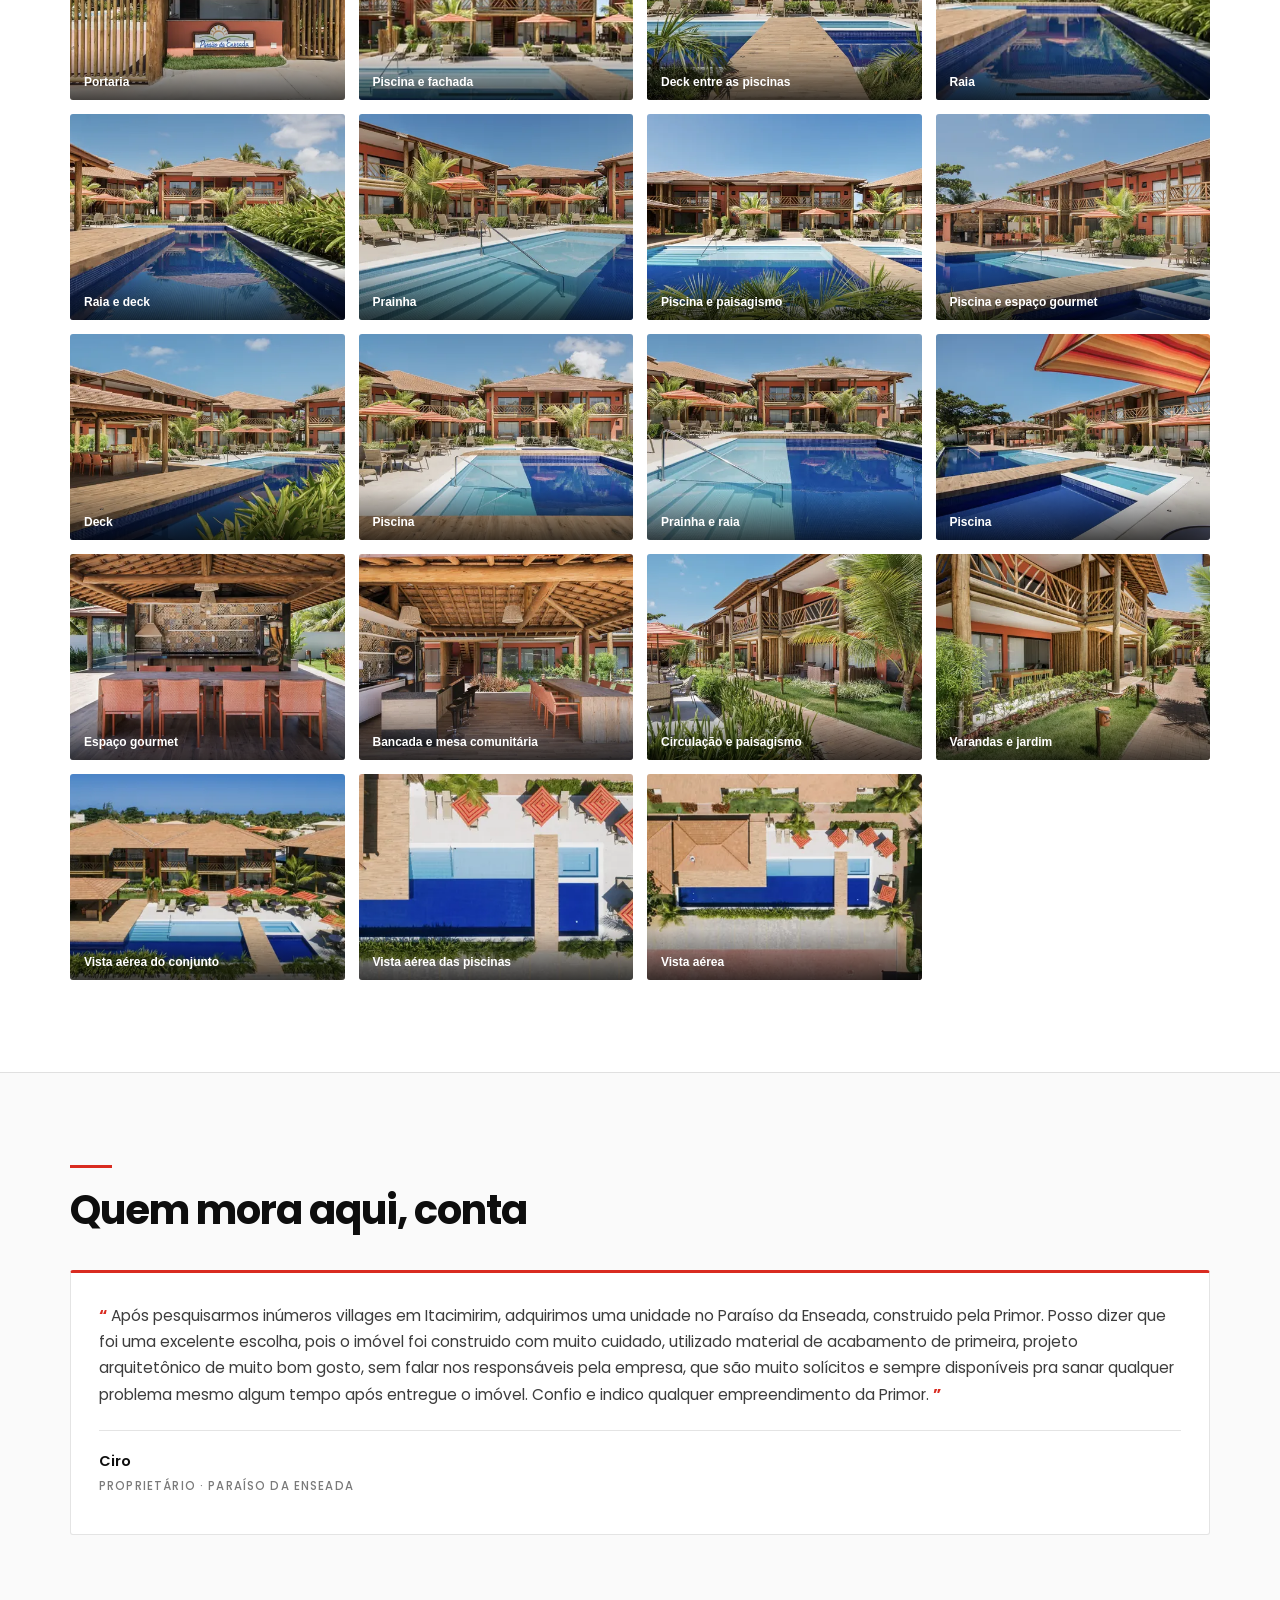
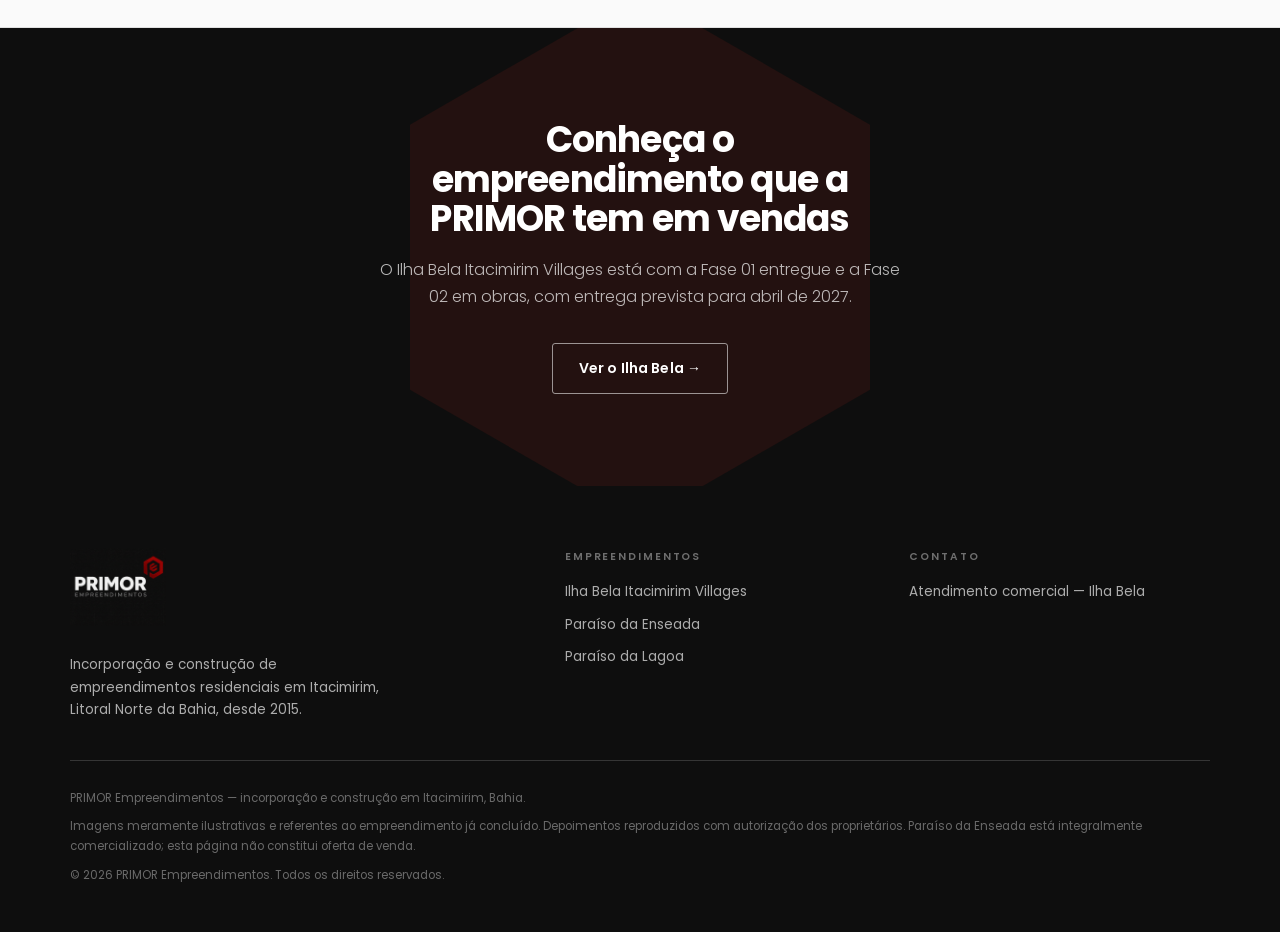
==== commit 9fc07979: "Textos institucionais, Instagram e acentuacao do site inteiro checar_pendencias.sh passa limpo pela " ====
--- a/paraiso-da-enseada/index.html
+++ b/paraiso-da-enseada/index.html
@@ -3,15 +3,15 @@
 <head>
 <meta charset="utf-8">
 <meta name="viewport" content="width=device-width, initial-scale=1">
-<title>Paraiso da Enseada — Empreendimento entregue | PRIMOR Empreendimentos</title>
-<meta name="description" content="Paraiso da Enseada: condominio residencial da PRIMOR em Itacimirim, Bahia. 16 unidades, entregue em 2018 e integralmente comercializado. Pagina institucional — nao ha unidades a venda.">
+<title>Paraíso da Enseada — Empreendimento entregue | PRIMOR Empreendimentos</title>
+<meta name="description" content="Paraíso da Enseada: condomínio residencial da PRIMOR em Itacimirim, Bahia. 16 unidades, entregue em 2018 e integralmente comercializado. Pagina institucional — não ha unidades à venda.">
 <meta name="robots" content="index, follow">
 <link rel="canonical" href="https://primor-construcoes.vercel.app/paraiso-da-enseada/">
 
 <meta property="og:type" content="article">
 <meta property="og:locale" content="pt_BR">
 <meta property="og:site_name" content="PRIMOR Empreendimentos">
-<meta property="og:title" content="Paraiso da Enseada — empreendimento entregue pela PRIMOR">
+<meta property="og:title" content="Paraíso da Enseada — empreendimento entregue pela PRIMOR">
 <meta property="og:description" content="16 unidades em Itacimirim, entregues em 2018. Empreendimento integralmente comercializado. Pagina institucional, sem oferta de venda.">
 <meta property="og:url" content="https://primor-construcoes.vercel.app/paraiso-da-enseada/">
 <meta property="og:image" content="https://primor-construcoes.vercel.app/paraiso-da-enseada/fotos/og.jpg">
@@ -48,16 +48,16 @@
   <section class="hero-vitrine">
     <div class="wrap">
       <span class="selo-entregue">Entregue 2018 &middot; 100% comercializado</span>
-      <h1>Paraiso da Enseada</h1>
-      <p class="local">Itacimirim &middot; Camacari &mdash; BA &middot; 16 unidades</p>
-    </div>
-  </section>
-
-  <!-- Faixa juridica: deixa explicito que a pagina nao e oferta. -->
+      <h1>Paraíso da Enseada</h1>
+      <p class="local">Itacimirim &middot; Camaçari &mdash; BA &middot; 16 unidades</p>
+    </div>
+  </section>
+
+  <!-- Faixa juridica: deixa explicito que a página não é oferta. -->
   <p class="faixa-aviso">
-    <b>Esta pagina tem carater exclusivamente institucional.</b>
-    O Paraiso da Enseada esta concluido, entregue e integralmente comercializado.
-    Nao ha unidades disponiveis para venda e esta pagina nao constitui oferta.
+    <b>Esta página tem caráter exclusivamente institucional.</b>
+    O Paraíso da Enseada está concluído, entregue e integralmente comercializado.
+    Não há unidades disponíveis para venda e esta página não constitui oferta.
   </p>
 
   <section class="secao">
@@ -68,14 +68,25 @@
       <dl class="ficha" style="margin-bottom:48px;">
         <div><dt>Entrega</dt><dd>2018</dd></div>
         <div><dt>Unidades</dt><dd>16</dd></div>
-        <div><dt>Localizacao</dt><dd>Itacimirim</dd></div>
-        <div><dt>Situacao</dt><dd>Entregue</dd></div>
+        <div><dt>Localização</dt><dd>Itacimirim</dd></div>
+        <div><dt>Situação</dt><dd>Entregue</dd></div>
       </dl>
 
       <div class="texto-institucional">
-        <p><span class="pendente">CONFIRMAR: 2 a 3 paragrafos sobre o empreendimento —
-        conceito, padrao construtivo, diferenciais de lazer e implantacao.
-        Nenhum numero sem confirmacao do Gabriel.</span></p>
+        <p>
+          O Paraíso da Enseada foi o primeiro condomínio concluído pela PRIMOR. Entregue
+          em 2018, com 16 unidades em Itacimirim, Camaçari, está 100% vendido desde 2020.
+        </p>
+        <p>
+          O projeto tem uma linguagem calorosa e rústica: telha cerâmica aparente, madeira
+          escura, vegetação densa entre as unidades e áreas de convívio abertas. É um
+          condomínio pensado para o uso de fim de semana e temporada, onde a área comum é
+          o centro da vida do morador, não um apêndice.
+        </p>
+        <p>
+          Hoje o Enseada é um condomínio habitado &mdash; e é essa a única prova que
+          interessa: o projeto saiu do papel e virou casa.
+        </p>
       </div>
     </div>
   </section>
@@ -95,17 +106,17 @@
       <div class="depoimentos">
         <figure class="depoimento">
           <blockquote>
-            Apos pesquisarmos inumeros villages em Itacimirim, adquirimos uma unidade no
-            Paraiso da Enseada, construido pela Primor. Posso dizer que foi uma excelente
-            escolha, pois o imovel foi construido com muito cuidado, utilizado material de
-            acabamento de primeira, projeto arquitetonico de muito bom gosto, sem falar nos
-            responsaveis pela empresa, que sao muito solicitos e sempre disponiveis pra sanar
-            qualquer problema mesmo algum tempo apos entregue o imovel. Confio e indico
+            Após pesquisarmos inúmeros villages em Itacimirim, adquirimos uma unidade no
+            Paraíso da Enseada, construido pela Primor. Posso dizer que foi uma excelente
+            escolha, pois o imóvel foi construido com muito cuidado, utilizado material de
+            acabamento de primeira, projeto arquitetônico de muito bom gosto, sem falar nos
+            responsáveis pela empresa, que são muito solícitos e sempre disponíveis pra sanar
+            qualquer problema mesmo algum tempo após entregue o imóvel. Confio e indico
             qualquer empreendimento da Primor.
           </blockquote>
           <footer>
             <cite>Ciro</cite>
-            <p class="origem">Proprietario &middot; Paraiso da Enseada</p>
+            <p class="origem">Proprietário &middot; Paraíso da Enseada</p>
           </footer>
         </figure>
       </div>
@@ -114,10 +125,10 @@
 
   <section class="secao cta-ilhabela">
     <div class="wrap">
-      <h2>Conheca o empreendimento que a PRIMOR tem em vendas</h2>
+      <h2>Conheça o empreendimento que a PRIMOR tem em vendas</h2>
       <p>
-        O Ilha Bela Itacimirim Villages esta com a Fase 01 entregue e a Fase 02
-        em obras, com entrega prevista para 2027.
+        O Ilha Bela Itacimirim Villages está com a Fase 01 entregue e a Fase 02
+        em obras, com entrega prevista para abril de 2027.
       </p>
       <a class="btn btn-inverso" href="/ilhabela/">Ver o Ilha Bela &rarr;</a>
     </div>
@@ -133,7 +144,7 @@
           <img src="/assets/img/logo-primor-branca.webp" alt="PRIMOR Empreendimentos" width="400" height="323">
         </a>
         <p style="margin:20px 0 0; max-width:36ch;">
-          Incorporacao e construcao de empreendimentos residenciais em Itacimirim,
+          Incorporação e construção de empreendimentos residenciais em Itacimirim,
           Litoral Norte da Bahia, desde 2015.
         </p>
       </div>
@@ -141,14 +152,14 @@
         <h4>Empreendimentos</h4>
         <ul>
           <li><a href="/ilhabela/">Ilha Bela Itacimirim Villages</a></li>
-          <li><a href="/paraiso-da-enseada/">Paraiso da Enseada</a></li>
-          <li><a href="/paraiso-da-lagoa/">Paraiso da Lagoa</a></li>
+          <li><a href="/paraiso-da-enseada/">Paraíso da Enseada</a></li>
+          <li><a href="/paraiso-da-lagoa/">Paraíso da Lagoa</a></li>
         </ul>
       </div>
       <div>
         <h4>Contato</h4>
-        <!-- Sem WhatsApp aqui de proposito: o unico numero e o de vendas do
-             Ilha Bela e nao pode receber lead achando que compra este projeto. -->
+        <!-- Sem WhatsApp aqui de proposito: o unico número e o de vendas do
+             Ilha Bela e não pode receber lead achando que compra este projeto. -->
         <ul>
           <li><a href="/ilhabela/">Atendimento comercial &mdash; Ilha Bela</a></li>
         </ul>
@@ -157,12 +168,12 @@
 
     <div class="rodape-legal">
       <p>
-        PRIMOR Empreendimentos &mdash; incorporacao e construcao em Itacimirim, Bahia.
+        PRIMOR Empreendimentos &mdash; incorporação e construção em Itacimirim, Bahia.
       </p>
       <p>
-        Imagens meramente ilustrativas e referentes ao empreendimento ja concluido.
-        Depoimentos reproduzidos com autorizacao dos proprietarios.
-        Paraiso da Enseada esta integralmente comercializado; esta pagina nao constitui oferta de venda.
+        Imagens meramente ilustrativas e referentes ao empreendimento já concluído.
+        Depoimentos reproduzidos com autorização dos proprietários.
+        Paraíso da Enseada está integralmente comercializado; esta página não constitui oferta de venda.
       </p>
       <p>&copy; <span id="ano">2026</span> PRIMOR Empreendimentos. Todos os direitos reservados.</p>
     </div>
@@ -176,116 +187,116 @@
       {
           "thumb": "/paraiso-da-enseada/fotos/017-thumb.webp",
           "full": "/paraiso-da-enseada/fotos/017.webp",
-          "alt": "Portaria do Paraiso da Enseada",
+          "alt": "Portaria do Paraíso da Enseada",
           "legenda": "Portaria"
       },
       {
           "thumb": "/paraiso-da-enseada/fotos/001-thumb.webp",
           "full": "/paraiso-da-enseada/fotos/001.webp",
-          "alt": "Piscina do Paraiso da Enseada",
+          "alt": "Piscina do Paraíso da Enseada",
           "legenda": "Piscina e fachada"
       },
       {
           "thumb": "/paraiso-da-enseada/fotos/007-thumb.webp",
           "full": "/paraiso-da-enseada/fotos/007.webp",
-          "alt": "Piscina do Paraiso da Enseada",
+          "alt": "Piscina do Paraíso da Enseada",
           "legenda": "Deck entre as piscinas"
       },
       {
           "thumb": "/paraiso-da-enseada/fotos/002-thumb.webp",
           "full": "/paraiso-da-enseada/fotos/002.webp",
-          "alt": "Piscina do Paraiso da Enseada",
+          "alt": "Piscina do Paraíso da Enseada",
           "legenda": "Raia"
       },
       {
           "thumb": "/paraiso-da-enseada/fotos/003-thumb.webp",
           "full": "/paraiso-da-enseada/fotos/003.webp",
-          "alt": "Piscina do Paraiso da Enseada",
+          "alt": "Piscina do Paraíso da Enseada",
           "legenda": "Raia e deck"
       },
       {
           "thumb": "/paraiso-da-enseada/fotos/005-thumb.webp",
           "full": "/paraiso-da-enseada/fotos/005.webp",
-          "alt": "Piscina do Paraiso da Enseada",
+          "alt": "Piscina do Paraíso da Enseada",
           "legenda": "Prainha"
       },
       {
           "thumb": "/paraiso-da-enseada/fotos/006-thumb.webp",
           "full": "/paraiso-da-enseada/fotos/006.webp",
-          "alt": "Piscina do Paraiso da Enseada",
+          "alt": "Piscina do Paraíso da Enseada",
           "legenda": "Piscina e paisagismo"
       },
       {
           "thumb": "/paraiso-da-enseada/fotos/008-thumb.webp",
           "full": "/paraiso-da-enseada/fotos/008.webp",
-          "alt": "Piscina do Paraiso da Enseada",
-          "legenda": "Piscina e espaco gourmet"
+          "alt": "Piscina do Paraíso da Enseada",
+          "legenda": "Piscina e espaço gourmet"
       },
       {
           "thumb": "/paraiso-da-enseada/fotos/009-thumb.webp",
           "full": "/paraiso-da-enseada/fotos/009.webp",
-          "alt": "Piscina do Paraiso da Enseada",
+          "alt": "Piscina do Paraíso da Enseada",
           "legenda": "Deck"
       },
       {
           "thumb": "/paraiso-da-enseada/fotos/010-thumb.webp",
           "full": "/paraiso-da-enseada/fotos/010.webp",
-          "alt": "Piscina do Paraiso da Enseada",
+          "alt": "Piscina do Paraíso da Enseada",
           "legenda": "Piscina"
       },
       {
           "thumb": "/paraiso-da-enseada/fotos/011-thumb.webp",
           "full": "/paraiso-da-enseada/fotos/011.webp",
-          "alt": "Piscina do Paraiso da Enseada",
+          "alt": "Piscina do Paraíso da Enseada",
           "legenda": "Prainha e raia"
       },
       {
           "thumb": "/paraiso-da-enseada/fotos/016-thumb.webp",
           "full": "/paraiso-da-enseada/fotos/016.webp",
-          "alt": "Piscina do Paraiso da Enseada",
+          "alt": "Piscina do Paraíso da Enseada",
           "legenda": "Piscina"
       },
       {
           "thumb": "/paraiso-da-enseada/fotos/012-thumb.webp",
           "full": "/paraiso-da-enseada/fotos/012.webp",
-          "alt": "Espaco gourmet do Paraiso da Enseada",
-          "legenda": "Espaco gourmet"
+          "alt": "Espaço gourmet do Paraíso da Enseada",
+          "legenda": "Espaço gourmet"
       },
       {
           "thumb": "/paraiso-da-enseada/fotos/013-thumb.webp",
           "full": "/paraiso-da-enseada/fotos/013.webp",
-          "alt": "Espaco gourmet do Paraiso da Enseada",
-          "legenda": "Bancada e mesa comunitaria"
+          "alt": "Espaço gourmet do Paraíso da Enseada",
+          "legenda": "Bancada e mesa comunitária"
       },
       {
           "thumb": "/paraiso-da-enseada/fotos/014-thumb.webp",
           "full": "/paraiso-da-enseada/fotos/014.webp",
-          "alt": "Jardins do Paraiso da Enseada",
-          "legenda": "Circulacao e paisagismo"
+          "alt": "Jardins do Paraíso da Enseada",
+          "legenda": "Circulação e paisagismo"
       },
       {
           "thumb": "/paraiso-da-enseada/fotos/015-thumb.webp",
           "full": "/paraiso-da-enseada/fotos/015.webp",
-          "alt": "Jardins do Paraiso da Enseada",
+          "alt": "Jardins do Paraíso da Enseada",
           "legenda": "Varandas e jardim"
       },
       {
           "thumb": "/paraiso-da-enseada/fotos/019-thumb.webp",
           "full": "/paraiso-da-enseada/fotos/019.webp",
-          "alt": "Vista aerea do Paraiso da Enseada",
-          "legenda": "Vista aerea do conjunto"
+          "alt": "Vista aérea do Paraíso da Enseada",
+          "legenda": "Vista aérea do conjunto"
       },
       {
           "thumb": "/paraiso-da-enseada/fotos/018-thumb.webp",
           "full": "/paraiso-da-enseada/fotos/018.webp",
-          "alt": "Vista aerea do Paraiso da Enseada",
-          "legenda": "Vista aerea das piscinas"
+          "alt": "Vista aérea do Paraíso da Enseada",
+          "legenda": "Vista aérea das piscinas"
       },
       {
           "thumb": "/paraiso-da-enseada/fotos/004-thumb.webp",
           "full": "/paraiso-da-enseada/fotos/004.webp",
-          "alt": "Vista aerea do Paraiso da Enseada",
-          "legenda": "Vista aerea"
+          "alt": "Vista aérea do Paraíso da Enseada",
+          "legenda": "Vista aérea"
       }
   ];
 </script>
@@ -295,11 +306,11 @@
 {
   "@context": "https://schema.org",
   "@type": "ApartmentComplex",
-  "name": "Paraiso da Enseada",
+  "name": "Paraíso da Enseada",
   "url": "https://primor-construcoes.vercel.app/paraiso-da-enseada/",
   "numberOfAccommodationUnits": 16,
   "address": { "@type": "PostalAddress", "addressLocality": "Itacimirim", "addressRegion": "BA", "addressCountry": "BR" },
-  "description": "Condominio residencial da PRIMOR Empreendimentos em Itacimirim, entregue em 2018 e integralmente comercializado. Nao ha unidades disponiveis para venda.",
+  "description": "Condomínio residencial da PRIMOR Empreendimentos em Itacimirim, entregue em 2018 e integralmente comercializado. Não há unidades disponíveis para venda.",
   "developer": { "@type": "Organization", "name": "PRIMOR Empreendimentos", "url": "https://primor-construcoes.vercel.app/" }
 }
 </script>
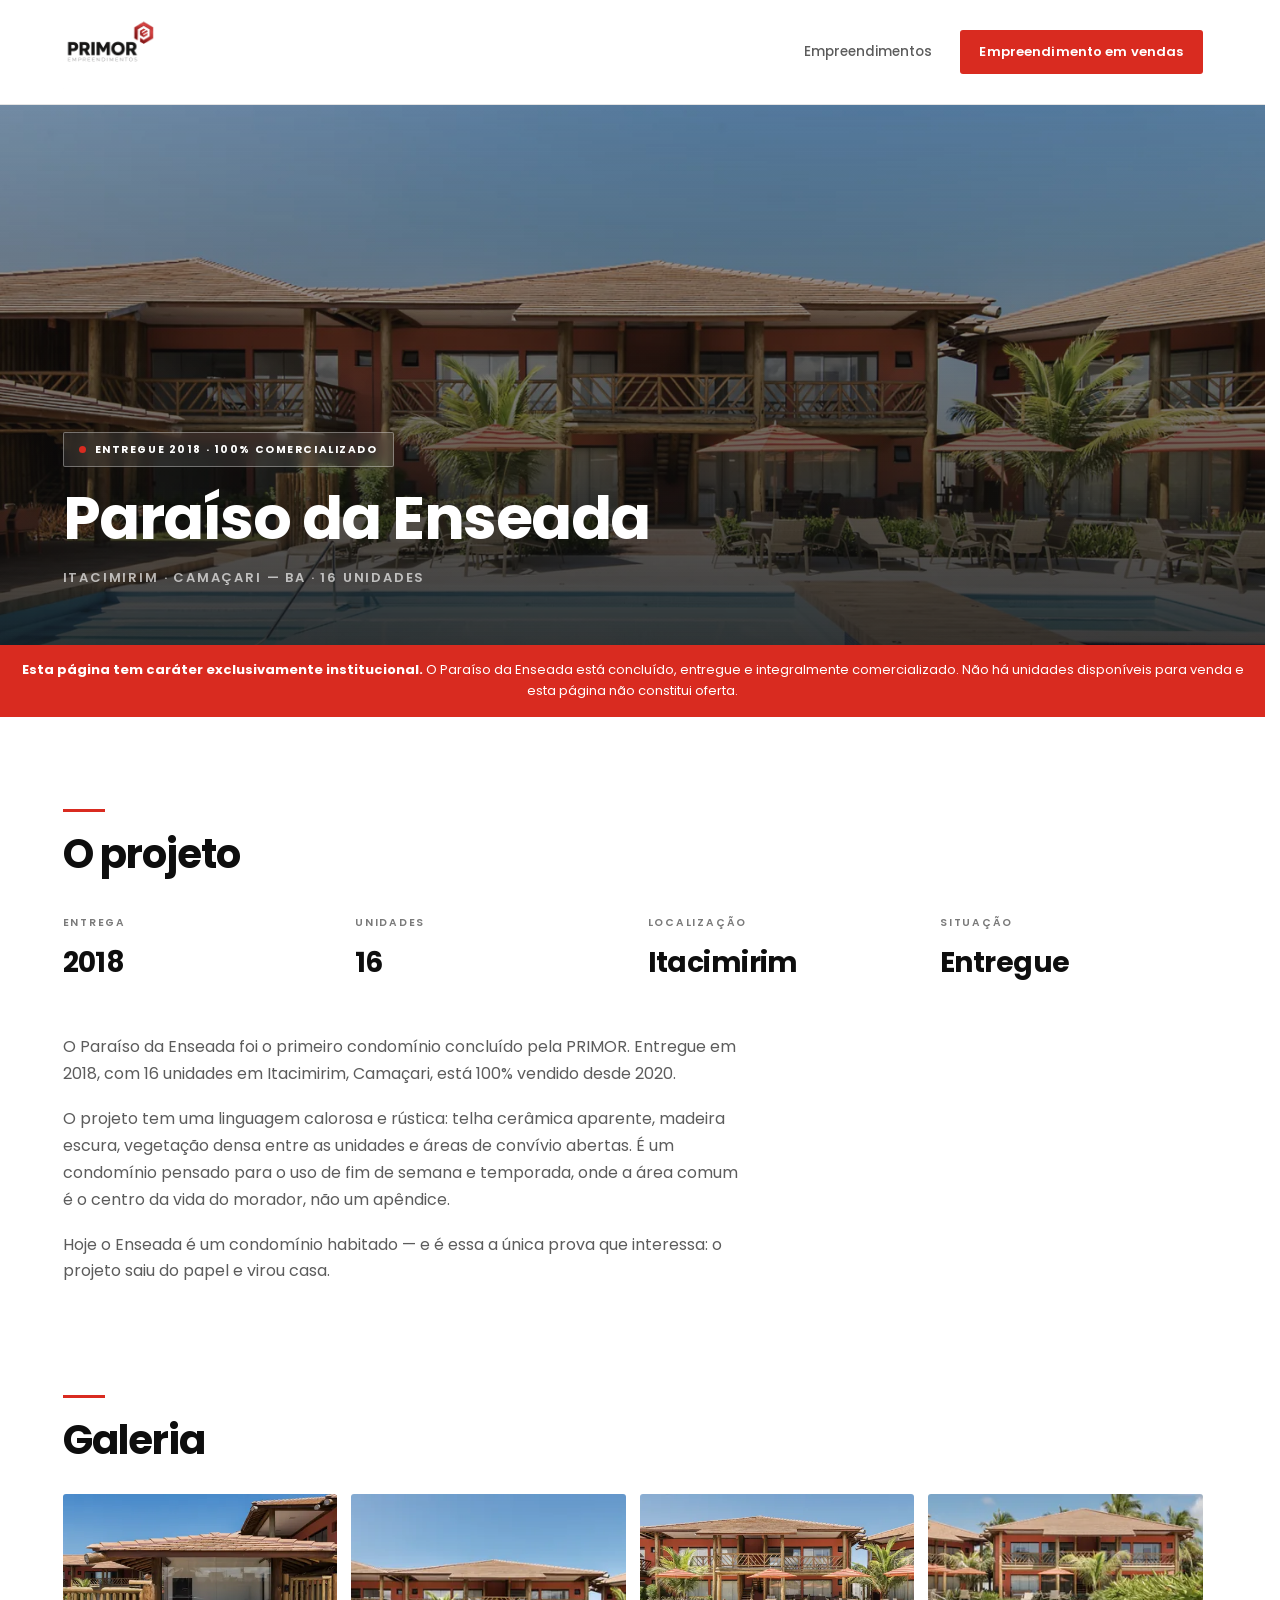
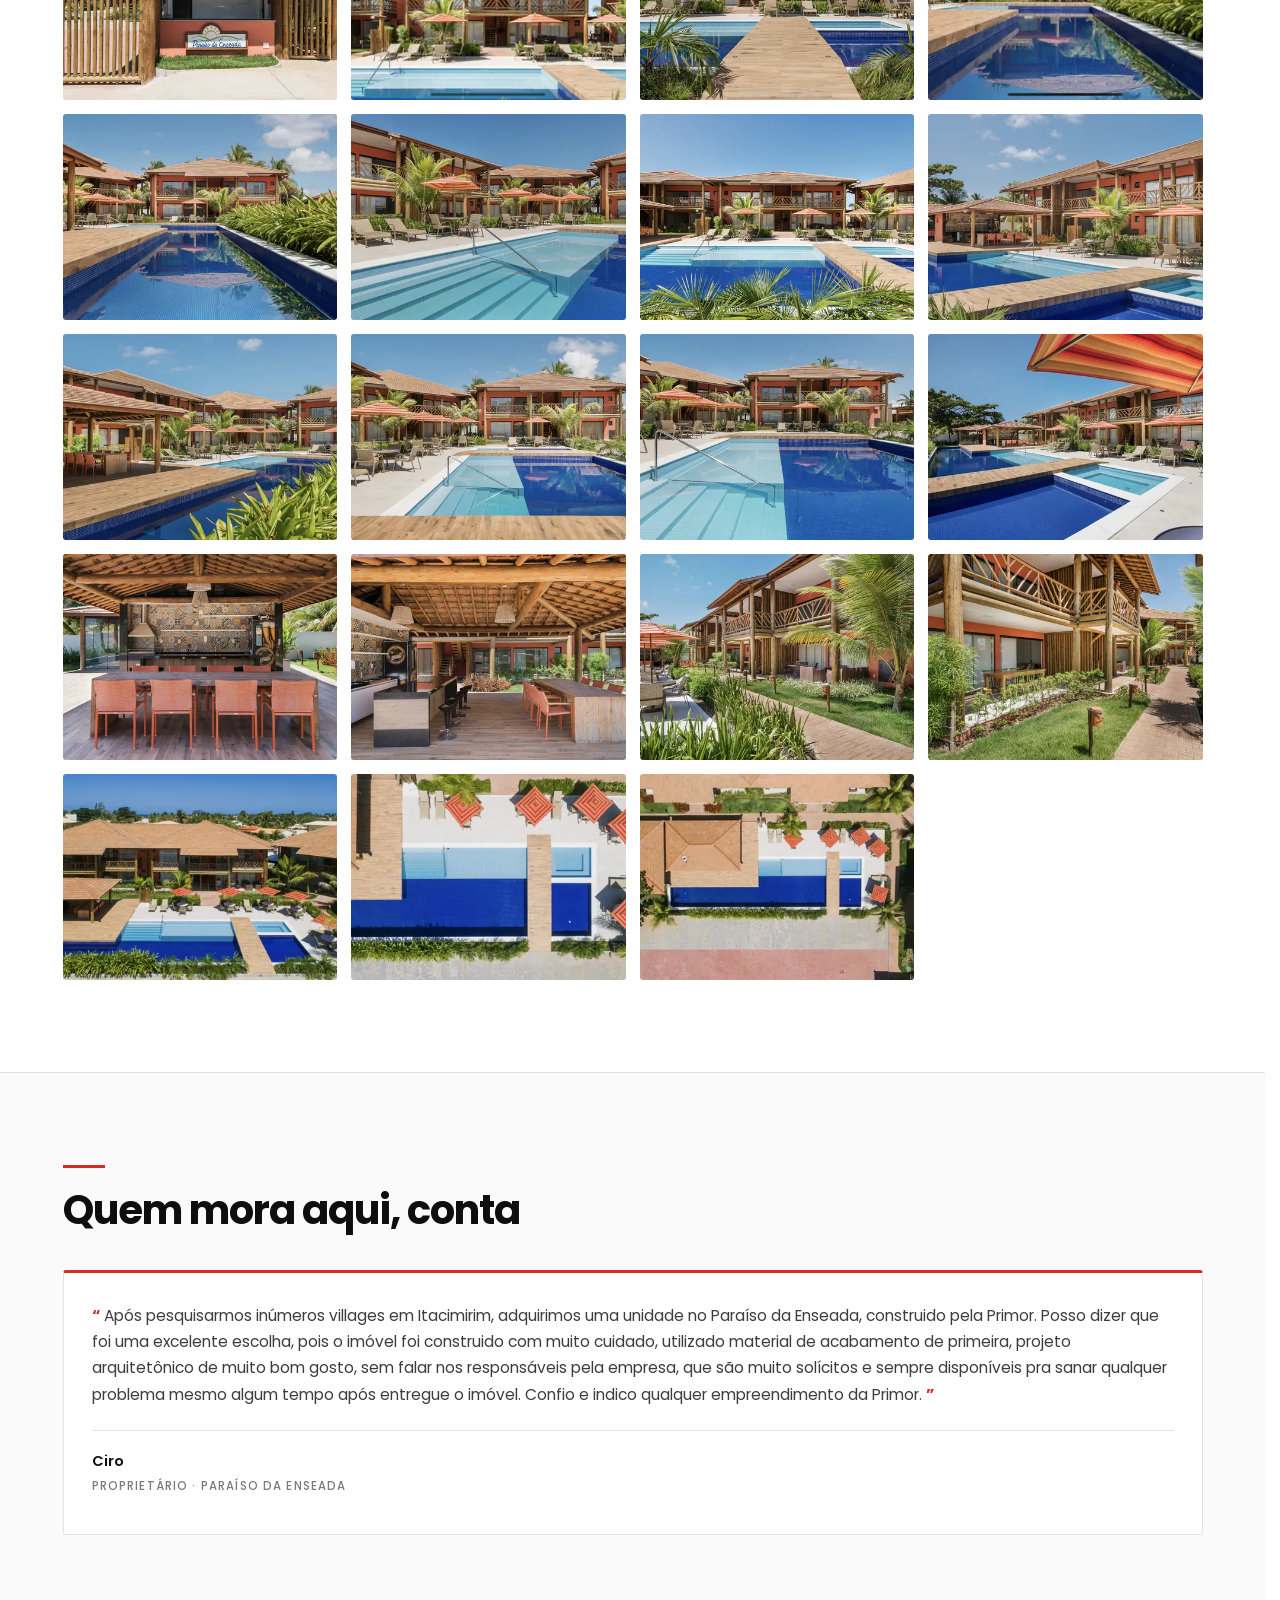
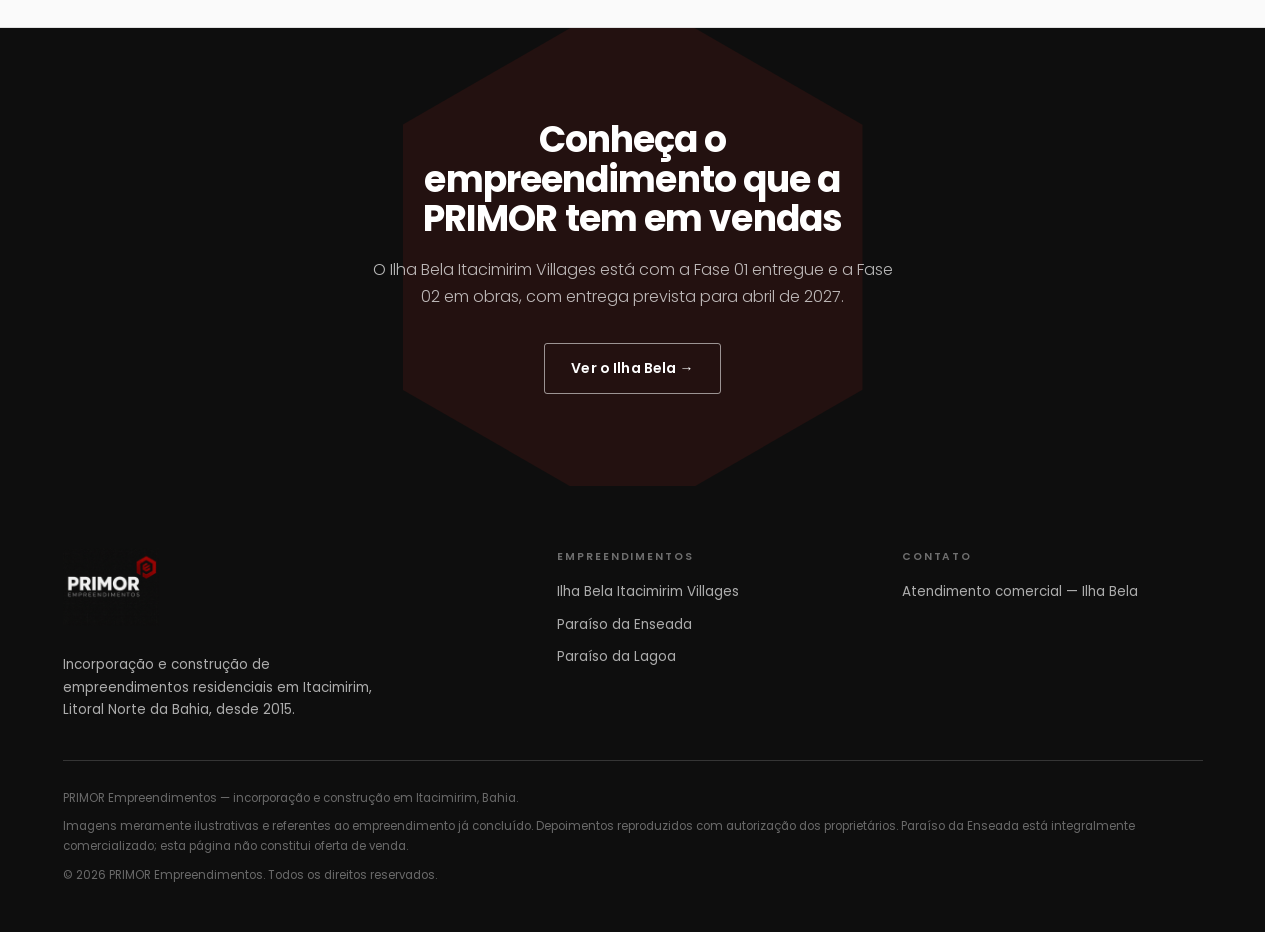
==== commit c45c1895: "Movimento: entrada no scroll, header compacto e transicoes Cinco itens, 36 KB somados, nenhuma bibli" ====
--- a/paraiso-da-enseada/index.html
+++ b/paraiso-da-enseada/index.html
@@ -21,13 +21,18 @@
 <link rel="preconnect" href="https://fonts.googleapis.com">
 <link rel="preconnect" href="https://fonts.gstatic.com" crossorigin>
 <link href="https://fonts.googleapis.com/css2?family=Poppins:wght@300;400;500;600;700;800&display=swap" rel="stylesheet">
+<link rel="icon" type="image/png" sizes="32x32" href="/assets/img/favicon-32.png">
+<link rel="apple-touch-icon" href="/assets/img/favicon-180.png">
 <link rel="stylesheet" href="/assets/css/primor.css">
 <link rel="stylesheet" href="/assets/css/vitrine.css">
 <link rel="preload" as="image" fetchpriority="high" href="/paraiso-da-enseada/fotos/001.webp">
 
 <style>
-  .hero-vitrine { background-image: url("/paraiso-da-enseada/fotos/001.webp"); }
+  .hero-vitrine { --capa: url("/paraiso-da-enseada/fotos/001.webp"); }
 </style>
+<script>/* Marca que ha JavaScript: sem esta classe o CSS de movimento
+   nao se aplica e a pagina aparece inteira, estatica. */
+document.documentElement.classList.add("motion");</script>
 </head>
 <body>
 
@@ -300,6 +305,7 @@
       }
   ];
 </script>
+<script src="/assets/js/motion.js" defer></script>
 <script src="/assets/js/galeria.js" defer></script>
 
 <script type="application/ld+json">
--- a/assets/css/primor.css
+++ b/assets/css/primor.css
@@ -99,8 +99,11 @@
    "PRIMOR" vira borrao e o "EMPREENDIMENTOS" some.                           */
 .topo {
   position: sticky; top: 0; z-index: 50;
-  background: rgba(255,255,255,.93);
-  backdrop-filter: blur(12px); -webkit-backdrop-filter: blur(12px);
+  /* Fundo opaco, sem backdrop-filter: com o header encolhendo, o blur
+     recompoe a cada quadro e deixa um fantasma da logo no tamanho antigo.
+     A 93% de branco o efeito de vidro nem aparecia, e custava GPU em todo
+     quadro de scroll. */
+  background: #fff;
   border-bottom: 1px solid var(--linha);
 }
 .topo .wrap { display: flex; align-items: center; justify-content: space-between; height: 104px; gap: 16px; }
@@ -198,3 +201,112 @@
 .secao-cinza { background: var(--cinza-50); border-top: 1px solid var(--linha); border-bottom: 1px solid var(--linha); }
 .filete { width: 42px; height: 3px; background: var(--vermelho); border: 0; margin: 0 0 20px; }
 .titulo-secao { font-size: clamp(27px, 3.7vw, 40px); }
+
+/* ==========================================================================
+   MOVIMENTO
+   Tudo aqui depende da classe .motion no <html>, colocada por um script
+   inline no <head>. Sem JavaScript a classe nunca entra e a pagina aparece
+   inteira, estatica — nunca invisivel esperando um script que falhou.
+   ========================================================================== */
+
+/* --- Transicao entre paginas ----------------------------------------------
+   Duas linhas fazem a navegacao entre /, /paraiso-da-enseada/ e
+   /paraiso-da-lagoa/ deixar de piscar em branco. Navegador sem suporte
+   simplesmente navega como antes.                                           */
+@view-transition { navigation: auto; }
+
+::view-transition-old(root) { animation: vt-sai .2s ease both; }
+::view-transition-new(root) { animation: vt-entra .3s ease both; }
+@keyframes vt-sai   { to   { opacity: 0; transform: translateY(-6px); } }
+@keyframes vt-entra { from { opacity: 0; transform: translateY(10px); } }
+
+/* --- Entrada no scroll -----------------------------------------------------
+   So opacity e transform: o navegador desenha as duas na placa de video,
+   sem recalcular o layout da pagina a cada quadro.                          */
+/* A lista precisa estar no CSS, nao num atributo posto pelo JS: o script so
+   roda depois do parse, e o elemento apareceria por um instante antes de
+   sumir. Nada do hero entra aqui — animar o que ja esta na tela ao abrir
+   atrasa o LCP, a medida que o Google usa em ranqueamento e no Ads.         */
+/* :where() nao soma especificidade. Sem ele, ".motion .secao .filete"
+   (0,3,0) venceria ".motion .visivel" (0,2,0) e o elemento receberia a
+   classe mas continuaria invisivel — foi exatamente o que aconteceu. */
+.motion :where(
+  .secao .filete,
+  .titulo-secao,
+  .marco,
+  .card,
+  .depoimento,
+  .ficha > div,
+  .texto-institucional p,
+  .sobre-grid > div,
+  .galeria-item,
+  .cta-ilhabela h2,
+  .cta-ilhabela p,
+  .cta-ilhabela .btn,
+  .secao-cinza > .wrap > p
+) {
+  opacity: var(--rv-opacidade, 0);
+  transform: translateY(var(--rv-deslocamento, 14px));
+  transition: opacity .55s cubic-bezier(.22, .61, .36, 1),
+              transform .55s cubic-bezier(.22, .61, .36, 1);
+  transition-delay: calc(var(--atraso, 0) * 60ms);
+}
+.motion .visivel { opacity: 1; transform: none; }
+/* O que ja esta na tela quando a pagina abre aparece sem animar. */
+.motion .instantaneo { transition: none; }
+
+/* --- Header que encolhe ----------------------------------------------------
+   Unica excecao a regra de so animar transform/opacity: a altura do header
+   muda o layout de verdade e nao ha como falsear isso com transform sem
+   deixar uma faixa vazia. E um elemento so, uma vez por mudanca de direcao
+   do scroll — o custo e pontual, nao por quadro numa lista.                 */
+.motion .topo .wrap,
+.motion .marca img { transition: height .3s cubic-bezier(.4, 0, .2, 1); }
+.motion .topo { transition: box-shadow .3s ease; }
+.motion .topo.compacto .wrap { height: 72px; }
+.motion .topo.compacto .marca img { height: 50px; }
+.motion .topo.compacto { box-shadow: 0 2px 18px rgba(14, 14, 14, .09); }
+@media (max-width: 640px) {
+  .motion .topo.compacto .wrap { height: 64px; }
+  .motion .topo.compacto .marca img { height: 44px; }
+}
+
+/* --- Microinteracoes -------------------------------------------------------- */
+.card { transition: transform .22s ease, box-shadow .22s ease, border-color .22s ease; }
+.card .card-foto img { transition: transform .5s cubic-bezier(.22, .61, .36, 1); }
+.card:hover .card-foto img { transform: scale(1.04); }
+.card .card-link { transition: gap .2s ease; }
+.btn { transition: background .18s ease, color .18s ease, border-color .18s ease,
+                   transform .18s ease; }
+.btn:active { transform: translateY(1px); }
+
+/* --- Acessibilidade ---------------------------------------------------------
+   O sistema operacional tem "reduzir movimento", usado por quem tem
+   enxaqueca vestibular, epilepsia fotossensivel ou enjoa com animacao.
+   Aqui todo o movimento e desligado, e o conteudo aparece inteiro.          */
+@media (prefers-reduced-motion: reduce) {
+  html { scroll-behavior: auto; }
+  *, *::before, *::after {
+    animation-duration: .01ms !important;
+    animation-iteration-count: 1 !important;
+    transition-duration: .01ms !important;
+  }
+  /* Variavel herdada: desliga a entrada na raiz e todo o grupo nasce
+     visivel, sem precisar repetir a lista de seletores nem usar
+     !important, que quebraria transforms legitimos (hover dos cards,
+     centralizacao do hexagono no CTA).                                  */
+  .motion { --rv-opacidade: 1; --rv-deslocamento: 0px; }
+}
+@media (prefers-reduced-motion: reduce) {
+  @view-transition { navigation: none; }
+}
+
+/* O lightbox usa a mesma API de transicao das paginas. Sem isto, a animacao
+   de troca de pagina rodaria junto e a pagina inteira piscaria ao abrir uma
+   foto — so a miniatura deve se mover. */
+html.vt-lightbox::view-transition-old(root),
+html.vt-lightbox::view-transition-new(root) { animation: none; }
+::view-transition-group(foto-ativa) { animation-duration: .35s; }
+
+/* Evita o pulo lateral quando o lightbox tira a barra de rolagem. */
+html { scrollbar-gutter: stable; }
--- a/assets/css/vitrine.css
+++ b/assets/css/vitrine.css
@@ -8,9 +8,24 @@
   display: flex; align-items: flex-end;
   padding: 92px 0 56px;
   background: var(--preto);
+  color: #fff;
+  overflow: hidden;
+}
+
+/* A foto de capa vive num pseudo-elemento, nao no fundo do proprio hero:
+   background-image nao aceita transform, e o Ken Burns precisa de transform
+   para ser desenhado na placa de video. Cada pagina define --capa.          */
+.hero-vitrine::before {
+  content: ""; position: absolute; inset: 0;
+  background-image: var(--capa);
   background-size: cover; background-position: center;
-  color: #fff;
+  transform: scale(1);
 }
+/* Comeca em scale(1) de proposito: qualquer estado inicial diferente do
+   final atrasaria a pintura da maior imagem da pagina (o LCP).             */
+.motion .hero-vitrine::before { animation: kenburns 26s ease-out forwards; }
+@keyframes kenburns { from { transform: scale(1); } to { transform: scale(1.07); } }
+
 .hero-vitrine::after {
   content: ""; position: absolute; inset: 0;
   background: linear-gradient(180deg, rgba(14,14,14,.25) 0%, rgba(14,14,14,.82) 100%);
@@ -66,6 +81,18 @@
   font-size: 12px; font-weight: 600; color: #fff;
   background: linear-gradient(180deg, transparent, rgba(0,0,0,.7));
 }
+/* Em telas com mouse a legenda aparece no hover — sempre visivel deixava a
+   grade poluida. Em toque nao existe hover, entao la ela continua fixa.    */
+@media (hover: hover) {
+  .motion .galeria-legenda {
+    opacity: 0; transform: translateY(6px);
+    transition: opacity .25s ease, transform .25s ease;
+  }
+  .motion .galeria-item:hover .galeria-legenda,
+  .motion .galeria-item:focus-visible .galeria-legenda {
+    opacity: 1; transform: none;
+  }
+}
 .galeria-vazia {
   grid-column: 1 / -1; padding: 34px; text-align: center;
   background: #fff3cd; border: 2px dashed #b8860b; border-radius: var(--radius);
